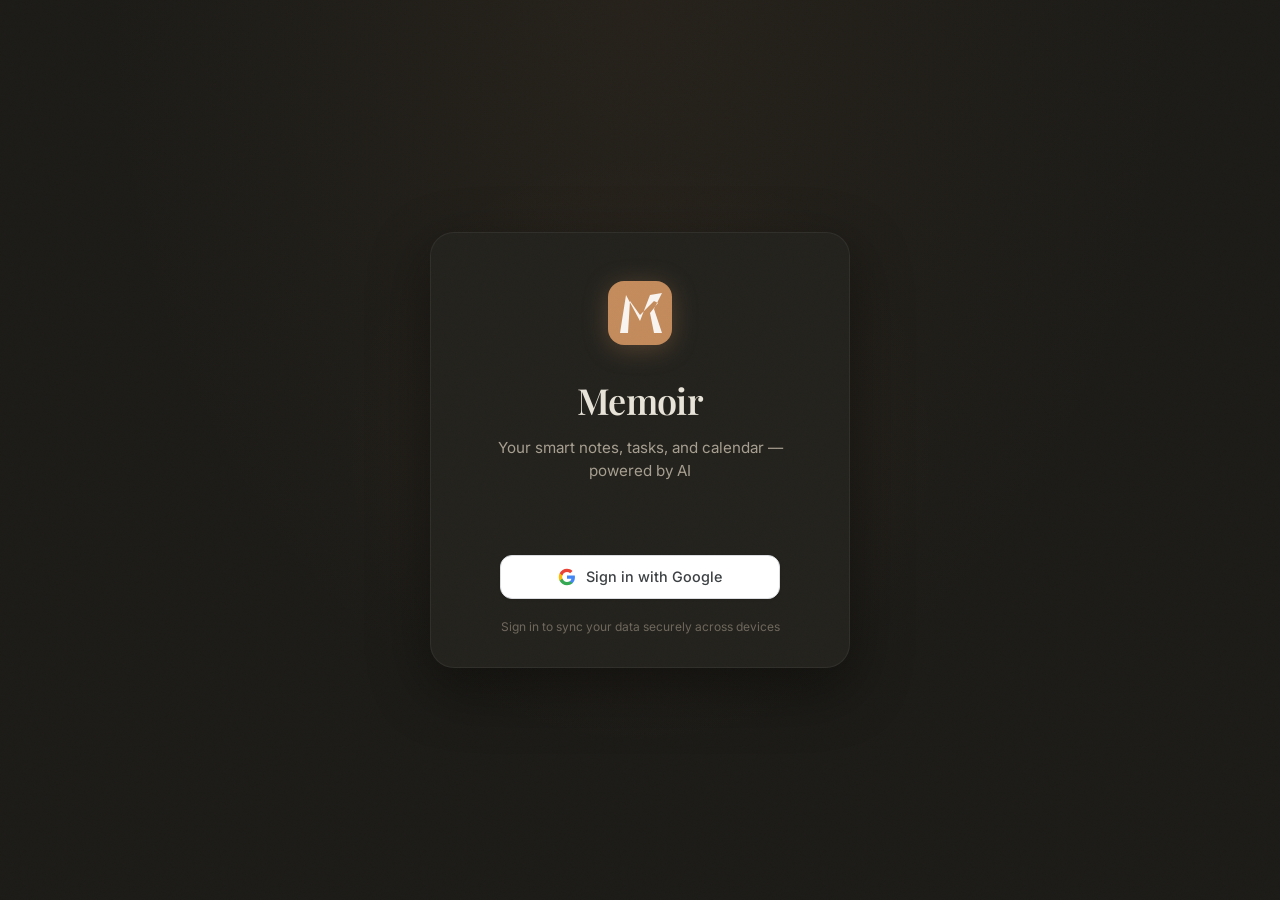
==== static/index.html @ 9ffbf8ca "Initial commit: Memoir — AI-powered productivity app Full-stack app with FastAPI backend, vanilla JS" ====
<!DOCTYPE html>
<html lang="en" data-theme="dark">
<head>
    <meta charset="UTF-8">
    <meta name="viewport" content="width=device-width, initial-scale=1.0">
    <title>Memoir — Your AI-powered second brain</title>
    <meta name="description" content="Memoir turns your thoughts into organized notes, tasks, and calendar events. Just type anything.">
    <meta property="og:title" content="Memoir">
    <meta property="og:description" content="Your AI-powered second brain. Notes, tasks, and calendar — all from a single chat.">
    <meta property="og:type" content="website">
    <link rel="icon" href="/static/favicon.svg" type="image/svg+xml">
    <link rel="stylesheet" href="/static/style.css?v=25">
    <link rel="preconnect" href="https://fonts.googleapis.com">
    <link rel="preconnect" href="https://fonts.gstatic.com" crossorigin>
    <link href="https://fonts.googleapis.com/css2?family=Playfair+Display:ital,wght@0,400;0,500;0,600;0,700;1,400&family=Inter:wght@300;400;500;600&display=swap" rel="stylesheet">
    <script src="https://cdn.jsdelivr.net/npm/marked/marked.min.js"></script>
    <script src="https://cdn.jsdelivr.net/npm/turndown/dist/turndown.js"></script>
    <script src="https://accounts.google.com/gsi/client" async defer></script>
</head>
<body>
    <!-- Login Screen -->
    <div class="login-screen" id="login-screen" style="display:none">
        <div class="login-bg-glow"></div>
        <div class="login-card">
            <div class="login-card-inner">
                <svg class="login-logo" width="64" height="64" viewBox="0 0 32 32" fill="none">
                    <rect width="32" height="32" rx="8" fill="url(#lg-login)"/>
                    <path d="M6 26 L9 7 L16 20 L21 7 L27 6 L23 14 L27 26 L23 26 L21 16 L25 11 L23 10 L16 17 L11 10 L10 26Z" fill="white" opacity="0.9"/>
                    <defs><linearGradient id="lg-login" x1="0" y1="0" x2="32" y2="32"><stop stop-color="#c48b5c"/><stop offset="1" stop-color="#8a5a32"/></linearGradient></defs>
                </svg>
                <h1 class="login-title">Memoir</h1>
                <p class="login-subtitle">Your smart notes, tasks, and calendar — powered by AI</p>
                <div id="google-signin-gsi" class="google-btn-gsi"></div>
                <button class="google-signin-custom" id="google-signin-btn" type="button">
                    <svg width="18" height="18" viewBox="0 0 24 24"><path d="M22.56 12.25c0-.78-.07-1.53-.2-2.25H12v4.26h5.92a5.06 5.06 0 0 1-2.2 3.32v2.77h3.57c2.08-1.92 3.28-4.74 3.28-8.1z" fill="#4285F4"/><path d="M12 23c2.97 0 5.46-.98 7.28-2.66l-3.57-2.77c-.98.66-2.23 1.06-3.71 1.06-2.86 0-5.29-1.93-6.16-4.53H2.18v2.84C3.99 20.53 7.7 23 12 23z" fill="#34A853"/><path d="M5.84 14.09c-.22-.66-.35-1.36-.35-2.09s.13-1.43.35-2.09V7.07H2.18C1.43 8.55 1 10.22 1 12s.43 3.45 1.18 4.93l2.85-2.22.81-.62z" fill="#FBBC05"/><path d="M12 5.38c1.62 0 3.06.56 4.21 1.64l3.15-3.15C17.45 2.09 14.97 1 12 1 7.7 1 3.99 3.47 2.18 7.07l3.66 2.84c.87-2.6 3.3-4.53 6.16-4.53z" fill="#EA4335"/></svg>
                    <span>Sign in with Google</span>
                </button>
                <p class="login-footer">Sign in to sync your data securely across devices</p>
            </div>
        </div>
    </div>

    <div class="app" id="app-container" style="display:none">
        <!-- Sidebar -->
        <aside class="sidebar" id="sidebar">
            <div class="sidebar-header">
                <div class="logo">
                    <svg class="logo-svg" width="28" height="28" viewBox="0 0 32 32" fill="none">
                        <rect width="32" height="32" rx="8" fill="url(#lg)"/>
                        <path d="M6 26 L9 7 L16 20 L21 7 L27 6 L23 14 L27 26 L23 26 L21 16 L25 11 L23 10 L16 17 L11 10 L10 26Z" fill="white" opacity="0.9"/>
                        <defs><linearGradient id="lg" x1="0" y1="0" x2="32" y2="32"><stop stop-color="#c48b5c"/><stop offset="1" stop-color="#8a5a32"/></linearGradient></defs>
                    </svg>
                    <span class="logo-text">Memoir</span>
                </div>
                <button class="icon-btn sm" id="sidebar-close"><svg width="18" height="18" viewBox="0 0 24 24" fill="none" stroke="currentColor" stroke-width="2"><line x1="18" y1="6" x2="6" y2="18"/><line x1="6" y1="6" x2="18" y2="18"/></svg></button>
            </div>
            <div class="sidebar-tabs">
                <button class="sidebar-tab active" data-app="notes" title="Notes">
                    <svg width="18" height="18" viewBox="0 0 24 24" fill="none" stroke="currentColor" stroke-width="2"><path d="M11 4H4a2 2 0 0 0-2 2v14a2 2 0 0 0 2 2h14a2 2 0 0 0 2-2v-7"/><path d="M18.5 2.5a2.121 2.121 0 0 1 3 3L12 15l-4 1 1-4 9.5-9.5z"/></svg>
                    <span>Notes</span>
                </button>
                <button class="sidebar-tab" data-app="tasks" title="Tasks">
                    <svg width="18" height="18" viewBox="0 0 24 24" fill="none" stroke="currentColor" stroke-width="2"><path d="M22 11.08V12a10 10 0 1 1-5.93-9.14"/><polyline points="22 4 12 14.01 9 11.01"/></svg>
                    <span>Tasks</span>
                </button>
                <button class="sidebar-tab" data-app="calendar" title="Calendar">
                    <svg width="18" height="18" viewBox="0 0 24 24" fill="none" stroke="currentColor" stroke-width="2"><rect x="3" y="4" width="18" height="18" rx="2" ry="2"/><line x1="16" y1="2" x2="16" y2="6"/><line x1="8" y1="2" x2="8" y2="6"/><line x1="3" y1="10" x2="21" y2="10"/></svg>
                    <span>Calendar</span>
                </button>
            </div>
            <nav class="sidebar-nav" id="sidebar-nav-notes">
                <div class="sidebar-label">Recent</div>
                <div id="recent-list" class="recent-list"><div class="sidebar-empty">No activity yet</div></div>
                <div class="sidebar-divider"></div>
                <div class="sidebar-label">Notebooks</div>
                <div id="category-list" class="category-list"><div class="sidebar-empty">No notebooks yet</div></div>
            </nav>
            <nav class="sidebar-nav hidden" id="sidebar-nav-tasks">
                <div class="sidebar-label">Views</div>
                <div class="task-nav-list">
                    <button class="task-nav-item active" data-view="inbox">
                        <svg width="16" height="16" viewBox="0 0 24 24" fill="none" stroke="currentColor" stroke-width="2"><polyline points="22 12 16 12 14 15 10 15 8 12 2 12"/><path d="M5.45 5.11L2 12v6a2 2 0 0 0 2 2h16a2 2 0 0 0 2-2v-6l-3.45-6.89A2 2 0 0 0 16.76 4H7.24a2 2 0 0 0-1.79 1.11z"/></svg>
                        <span>Inbox</span>
                        <span class="task-nav-count" id="inbox-count"></span>
                    </button>
                    <button class="task-nav-item" data-view="today">
                        <svg width="16" height="16" viewBox="0 0 24 24" fill="none" stroke="currentColor" stroke-width="2"><circle cx="12" cy="12" r="10"/><polyline points="12 6 12 12 16 14"/></svg>
                        <span>Today</span>
                        <span class="task-nav-count" id="today-count"></span>
                    </button>
                    <button class="task-nav-item" data-view="upcoming">
                        <svg width="16" height="16" viewBox="0 0 24 24" fill="none" stroke="currentColor" stroke-width="2"><rect x="3" y="4" width="18" height="18" rx="2" ry="2"/><line x1="16" y1="2" x2="16" y2="6"/><line x1="8" y1="2" x2="8" y2="6"/><line x1="3" y1="10" x2="21" y2="10"/></svg>
                        <span>Upcoming</span>
                        <span class="task-nav-count" id="upcoming-count"></span>
                    </button>
                </div>
                <div class="sidebar-divider"></div>
                <div class="sidebar-label">Projects</div>
                <div id="task-projects-list" class="category-list"><div class="sidebar-empty">No projects yet</div></div>
            </nav>
            <nav class="sidebar-nav hidden" id="sidebar-nav-calendar">
                <div class="mini-calendar" id="mini-calendar"></div>
            </nav>
            <div class="sidebar-footer">
                <button class="theme-btn" id="theme-toggle">
                    <svg class="t-sun" width="16" height="16" viewBox="0 0 24 24" fill="none" stroke="currentColor" stroke-width="2"><circle cx="12" cy="12" r="5"/><line x1="12" y1="1" x2="12" y2="3"/><line x1="12" y1="21" x2="12" y2="23"/><line x1="4.22" y1="4.22" x2="5.64" y2="5.64"/><line x1="18.36" y1="18.36" x2="19.78" y2="19.78"/><line x1="1" y1="12" x2="3" y2="12"/><line x1="21" y1="12" x2="23" y2="12"/><line x1="4.22" y1="19.78" x2="5.64" y2="18.36"/><line x1="18.36" y1="5.64" x2="19.78" y2="4.22"/></svg>
                    <svg class="t-moon" width="16" height="16" viewBox="0 0 24 24" fill="none" stroke="currentColor" stroke-width="2"><path d="M21 12.79A9 9 0 1 1 11.21 3 7 7 0 0 0 21 12.79z"/></svg>
                    <span>Theme</span>
                </button>
            </div>
        </aside>

        <!-- Main -->
        <main class="main">
            <header class="topbar">
                <button class="icon-btn" id="menu-btn"><svg width="20" height="20" viewBox="0 0 24 24" fill="none" stroke="currentColor" stroke-width="2" stroke-linecap="round"><line x1="3" y1="6" x2="21" y2="6"/><line x1="3" y1="12" x2="21" y2="12"/><line x1="3" y1="18" x2="21" y2="18"/></svg></button>
                <div class="topbar-title">
                    <svg width="20" height="20" viewBox="0 0 32 32" fill="none"><rect width="32" height="32" rx="8" fill="url(#lg2)"/><path d="M6 26 L9 7 L16 20 L21 7 L27 6 L23 14 L27 26 L23 26 L21 16 L25 11 L23 10 L16 17 L11 10 L10 26Z" fill="white" opacity="0.9"/><defs><linearGradient id="lg2" x1="0" y1="0" x2="32" y2="32"><stop stop-color="#c48b5c"/><stop offset="1" stop-color="#8a5a32"/></linearGradient></defs></svg>
                    Memoir
                </div>
                <div class="topbar-actions">
                    <button class="icon-btn" id="clear-chat-btn" title="Clear chat" style="display:none">
                        <svg width="18" height="18" viewBox="0 0 24 24" fill="none" stroke="currentColor" stroke-width="2"><polyline points="3 6 5 6 21 6"/><path d="M19 6v14a2 2 0 0 1-2 2H7a2 2 0 0 1-2-2V6m3 0V4a2 2 0 0 1 2-2h4a2 2 0 0 1 2 2v2"/><line x1="10" y1="11" x2="10" y2="17"/><line x1="14" y1="11" x2="14" y2="17"/></svg>
                    </button>
                    <button class="icon-btn undo-btn" id="undo-btn" title="Undo (Ctrl+Z)" style="display:none">
                        <svg width="18" height="18" viewBox="0 0 24 24" fill="none" stroke="currentColor" stroke-width="2"><polyline points="1 4 1 10 7 10"/><path d="M3.51 15a9 9 0 1 0 2.13-9.36L1 10"/></svg>
                    </button>
                    <button class="icon-btn redo-btn" id="redo-btn" title="Redo (Ctrl+Shift+Z)" style="display:none">
                        <svg width="18" height="18" viewBox="0 0 24 24" fill="none" stroke="currentColor" stroke-width="2"><polyline points="23 4 23 10 17 10"/><path d="M20.49 15a9 9 0 1 1-2.13-9.36L23 10"/></svg>
                    </button>
                    <button class="icon-btn" id="theme-toggle-topbar"><svg class="t-sun" width="18" height="18" viewBox="0 0 24 24" fill="none" stroke="currentColor" stroke-width="2"><circle cx="12" cy="12" r="5"/><line x1="12" y1="1" x2="12" y2="3"/><line x1="12" y1="21" x2="12" y2="23"/><line x1="4.22" y1="4.22" x2="5.64" y2="5.64"/><line x1="18.36" y1="18.36" x2="19.78" y2="19.78"/><line x1="1" y1="12" x2="3" y2="12"/><line x1="21" y1="12" x2="23" y2="12"/><line x1="4.22" y1="19.78" x2="5.64" y2="18.36"/><line x1="18.36" y1="5.64" x2="19.78" y2="4.22"/></svg><svg class="t-moon" width="18" height="18" viewBox="0 0 24 24" fill="none" stroke="currentColor" stroke-width="2"><path d="M21 12.79A9 9 0 1 1 11.21 3 7 7 0 0 0 21 12.79z"/></svg></button>
                    <div class="profile-wrapper" id="profile-wrapper">
                        <button class="icon-btn user-btn" id="profile-btn" title="Profile"><img class="user-avatar" id="user-avatar" src="" alt=""><svg class="user-fallback" width="18" height="18" viewBox="0 0 24 24" fill="none" stroke="currentColor" stroke-width="2"><path d="M20 21v-2a4 4 0 0 0-4-4H8a4 4 0 0 0-4 4v2"/><circle cx="12" cy="7" r="4"/></svg></button>
                        <div class="profile-dropdown" id="profile-dropdown">
                            <div class="profile-header">
                                <img class="profile-pic" id="profile-pic" src="" alt="">
                                <div class="profile-info">
                                    <div class="profile-name" id="profile-name"></div>
                                    <div class="profile-email" id="profile-email"></div>
                                </div>
                            </div>
                            <div class="profile-divider"></div>
                            <button class="profile-menu-item" id="export-btn">
                                <svg width="16" height="16" viewBox="0 0 24 24" fill="none" stroke="currentColor" stroke-width="2"><path d="M21 15v4a2 2 0 0 1-2 2H5a2 2 0 0 1-2-2v-4"/><polyline points="7 10 12 15 17 10"/><line x1="12" y1="15" x2="12" y2="3"/></svg>
                                <span>Export Data</span>
                            </button>
                            <button class="profile-menu-item" id="feedback-btn">
                                <svg width="16" height="16" viewBox="0 0 24 24" fill="none" stroke="currentColor" stroke-width="2"><path d="M21 15a2 2 0 0 1-2 2H7l-4 4V5a2 2 0 0 1 2-2h14a2 2 0 0 1 2 2z"/></svg>
                                <span>Send Feedback</span>
                            </button>
                            <button class="profile-menu-item" id="logout-btn">
                                <svg width="16" height="16" viewBox="0 0 24 24" fill="none" stroke="currentColor" stroke-width="2"><path d="M9 21H5a2 2 0 0 1-2-2V5a2 2 0 0 1 2-2h4"/><polyline points="16 17 21 12 16 7"/><line x1="21" y1="12" x2="9" y2="12"/></svg>
                                <span>Sign out</span>
                            </button>
                            <div class="profile-divider"></div>
                            <div class="profile-delete-link" id="delete-account-btn">Delete account</div>
                        </div>
                    </div>
                </div>
            </header>
            <!-- Notes View (default) -->
            <div class="app-view active" id="view-notes">
                <div class="messages" id="messages"></div>
            </div>

            <!-- Tasks View -->
            <div class="app-view" id="view-tasks">
                <div class="tasks-header">
                    <h2 class="tasks-view-title" id="tasks-view-title">Inbox</h2>
                    <div class="tasks-header-actions">
                        <button class="icon-btn" id="show-completed-btn" title="Show completed">
                            <svg width="18" height="18" viewBox="0 0 24 24" fill="none" stroke="currentColor" stroke-width="2"><path d="M22 11.08V12a10 10 0 1 1-5.93-9.14"/><polyline points="22 4 12 14.01 9 11.01"/></svg>
                        </button>
                    </div>
                </div>
                <div class="tasks-list" id="tasks-list"></div>
            </div>

            <!-- Calendar View -->
            <div class="app-view" id="view-calendar">
                <div class="cal-toolbar">
                    <button class="btn ghost btn-sm" id="cal-today-btn">Today</button>
                    <button class="icon-btn" id="cal-prev"><svg width="18" height="18" viewBox="0 0 24 24" fill="none" stroke="currentColor" stroke-width="2"><polyline points="15 18 9 12 15 6"/></svg></button>
                    <button class="icon-btn" id="cal-next"><svg width="18" height="18" viewBox="0 0 24 24" fill="none" stroke="currentColor" stroke-width="2"><polyline points="9 18 15 12 9 6"/></svg></button>
                    <h2 class="cal-title" id="cal-title"></h2>
                    <div class="cal-view-switch">
                        <button class="cal-view-btn active" data-view="month">Month</button>
                        <button class="cal-view-btn" data-view="week">Week</button>
                        <button class="cal-view-btn" data-view="day">Day</button>
                    </div>
                </div>
                <div class="cal-grid-wrapper" id="cal-grid-wrapper"></div>
            </div>

            <!-- Universal input — shared across all views -->
            <div class="input-wrapper" id="universal-input">
                <form class="input-area" id="form">
                    <textarea id="input" placeholder="Type anything — notes, tasks, events, or questions..." rows="1" autocomplete="off" autofocus></textarea>
                    <button type="button" id="mic-btn" class="mic-btn" aria-label="Voice input">
                        <svg class="mic-icon" width="18" height="18" viewBox="0 0 24 24" fill="none" stroke="currentColor" stroke-width="2" stroke-linecap="round" stroke-linejoin="round"><path d="M12 1a3 3 0 0 0-3 3v8a3 3 0 0 0 6 0V4a3 3 0 0 0-3-3z"/><path d="M19 10v2a7 7 0 0 1-14 0v-2"/><line x1="12" y1="19" x2="12" y2="23"/><line x1="8" y1="23" x2="16" y2="23"/></svg>
                        <span class="mic-recording-dot"></span>
                    </button>
                    <button type="submit" id="send-btn" aria-label="Send">
                        <svg width="18" height="18" viewBox="0 0 24 24" fill="none" stroke="currentColor" stroke-width="2.5" stroke-linecap="round"><line x1="5" y1="12" x2="19" y2="12"/><polyline points="12 5 19 12 12 19"/></svg>
                    </button>
                </form>
                <div class="input-hint"><kbd>Enter</kbd> send · <kbd>Shift+Enter</kbd> new line</div>
            </div>
        </main>
    </div>

    <!-- Note modal -->
    <div class="overlay" id="modal-overlay">
        <div class="modal note-modal" id="modal">
            <div class="modal-topbar">
                <div class="modal-meta"><span class="pill" id="modal-badge"></span><span class="meta-date" id="modal-date"></span></div>
                <div class="modal-btns">
                    <button class="icon-btn sm" id="modal-ai" title="AI assist"><svg width="15" height="15" viewBox="0 0 24 24" fill="none" stroke="currentColor" stroke-width="2"><path d="M12 2L9.5 8.5 2 12l7.5 3.5L12 22l2.5-6.5L22 12l-7.5-3.5z"/></svg></button>
                    <button class="icon-btn sm" id="modal-fullscreen" title="Full screen"><svg class="fs-expand" width="15" height="15" viewBox="0 0 24 24" fill="none" stroke="currentColor" stroke-width="2"><polyline points="15 3 21 3 21 9"/><polyline points="9 21 3 21 3 15"/><line x1="21" y1="3" x2="14" y2="10"/><line x1="3" y1="21" x2="10" y2="14"/></svg><svg class="fs-collapse" width="15" height="15" viewBox="0 0 24 24" fill="none" stroke="currentColor" stroke-width="2" style="display:none"><polyline points="4 14 10 14 10 20"/><polyline points="20 10 14 10 14 4"/><line x1="14" y1="10" x2="21" y2="3"/><line x1="3" y1="21" x2="10" y2="14"/></svg></button>
                    <button class="icon-btn sm" id="modal-edit" title="Edit"><svg width="15" height="15" viewBox="0 0 24 24" fill="none" stroke="currentColor" stroke-width="2"><path d="M11 4H4a2 2 0 0 0-2 2v14a2 2 0 0 0 2 2h14a2 2 0 0 0 2-2v-7"/><path d="M18.5 2.5a2.121 2.121 0 0 1 3 3L12 15l-4 1 1-4 9.5-9.5z"/></svg></button>
                    <button class="icon-btn sm" id="modal-move" title="Move"><svg width="15" height="15" viewBox="0 0 24 24" fill="none" stroke="currentColor" stroke-width="2"><path d="M5 12h14M12 5l7 7-7 7"/></svg></button>
                    <button class="icon-btn sm danger" id="modal-delete" title="Delete"><svg width="15" height="15" viewBox="0 0 24 24" fill="none" stroke="currentColor" stroke-width="2"><polyline points="3 6 5 6 21 6"/><path d="M19 6v14a2 2 0 0 1-2 2H7a2 2 0 0 1-2-2V6m3 0V4a2 2 0 0 1 2-2h4a2 2 0 0 1 2 2v2"/></svg></button>
                    <button class="icon-btn sm" id="modal-close" title="Close"><svg width="18" height="18" viewBox="0 0 24 24" fill="none" stroke="currentColor" stroke-width="2"><line x1="18" y1="6" x2="6" y2="18"/><line x1="6" y1="6" x2="18" y2="18"/></svg></button>
                </div>
            </div>
            <div id="modal-view">
                <h1 class="modal-title" id="modal-title"></h1>
                <article class="prose" id="modal-body"></article>
                <div class="ai-prompt-bar hidden" id="ai-prompt-bar">
                    <div class="ai-prompt-inner">
                        <svg class="ai-prompt-icon" width="14" height="14" viewBox="0 0 24 24" fill="none" stroke="currentColor" stroke-width="2"><path d="M12 2L9.5 8.5 2 12l7.5 3.5L12 22l2.5-6.5L22 12l-7.5-3.5z"/></svg>
                        <input type="text" class="ai-prompt-input" id="ai-prompt-input" placeholder="e.g. organize this list, add authors, sort alphabetically..." autocomplete="off">
                        <button class="btn primary btn-sm" id="ai-prompt-send">Apply</button>
                        <button class="icon-btn sm" id="ai-prompt-close"><svg width="14" height="14" viewBox="0 0 24 24" fill="none" stroke="currentColor" stroke-width="2"><line x1="18" y1="6" x2="6" y2="18"/><line x1="6" y1="6" x2="18" y2="18"/></svg></button>
                    </div>
                </div>
                <div class="modal-original hidden" id="modal-original">
                    <button class="confirm-original-toggle" id="modal-original-toggle">
                        <svg class="confirm-original-chevron" width="12" height="12" viewBox="0 0 24 24" fill="none" stroke="currentColor" stroke-width="2.5"><polyline points="9 18 15 12 9 6"/></svg>
                        <span>Show original</span>
                    </button>
                    <div class="confirm-original-text" id="modal-original-text"></div>
                </div>
            </div>
            <div id="modal-edit-view" class="hidden">
                <input type="text" class="edit-title" id="edit-title" placeholder="Title">
                <div class="edit-toolbar" id="edit-toolbar">
                    <button class="toolbar-btn" data-cmd="bold" title="Bold"><strong>B</strong></button>
                    <button class="toolbar-btn" data-cmd="italic" title="Italic"><em>I</em></button>
                    <button class="toolbar-btn" data-cmd="strikeThrough" title="Strikethrough"><s>S</s></button>
                    <span class="toolbar-sep"></span>
                    <button class="toolbar-btn" data-cmd="heading" data-val="H1" title="Heading 1">H1</button>
                    <button class="toolbar-btn" data-cmd="heading" data-val="H2" title="Heading 2">H2</button>
                    <button class="toolbar-btn" data-cmd="heading" data-val="H3" title="Heading 3">H3</button>
                    <span class="toolbar-sep"></span>
                    <button class="toolbar-btn" data-cmd="insertUnorderedList" title="Bullet list"><svg width="15" height="15" viewBox="0 0 24 24" fill="none" stroke="currentColor" stroke-width="2"><line x1="9" y1="6" x2="21" y2="6"/><line x1="9" y1="12" x2="21" y2="12"/><line x1="9" y1="18" x2="21" y2="18"/><circle cx="4" cy="6" r="1.5" fill="currentColor"/><circle cx="4" cy="12" r="1.5" fill="currentColor"/><circle cx="4" cy="18" r="1.5" fill="currentColor"/></svg></button>
                    <button class="toolbar-btn" data-cmd="insertOrderedList" title="Numbered list"><svg width="15" height="15" viewBox="0 0 24 24" fill="none" stroke="currentColor" stroke-width="2"><line x1="10" y1="6" x2="21" y2="6"/><line x1="10" y1="12" x2="21" y2="12"/><line x1="10" y1="18" x2="21" y2="18"/><text x="2" y="9" font-size="9" fill="currentColor" stroke="none" font-family="inherit">1</text><text x="2" y="15" font-size="9" fill="currentColor" stroke="none" font-family="inherit">2</text><text x="2" y="21" font-size="9" fill="currentColor" stroke="none" font-family="inherit">3</text></svg></button>
                    <button class="toolbar-btn" data-cmd="formatBlock" data-val="BLOCKQUOTE" title="Blockquote"><svg width="15" height="15" viewBox="0 0 24 24" fill="none" stroke="currentColor" stroke-width="2"><line x1="3" y1="6" x2="3" y2="18" stroke-width="3" stroke-linecap="round"/><line x1="8" y1="8" x2="20" y2="8"/><line x1="8" y1="12" x2="18" y2="12"/><line x1="8" y1="16" x2="16" y2="16"/></svg></button>
                    <button class="toolbar-btn" data-cmd="code" title="Inline code"><svg width="15" height="15" viewBox="0 0 24 24" fill="none" stroke="currentColor" stroke-width="2"><polyline points="16 18 22 12 16 6"/><polyline points="8 6 2 12 8 18"/></svg></button>
                    <button class="toolbar-btn" data-cmd="createLink" title="Insert link"><svg width="15" height="15" viewBox="0 0 24 24" fill="none" stroke="currentColor" stroke-width="2"><path d="M10 13a5 5 0 0 0 7.54.54l3-3a5 5 0 0 0-7.07-7.07l-1.72 1.71"/><path d="M14 11a5 5 0 0 0-7.54-.54l-3 3a5 5 0 0 0 7.07 7.07l1.71-1.71"/></svg></button>
                </div>
                <div class="edit-content prose" id="edit-content" contenteditable="true"></div>
                <div class="edit-bar">
                    <button class="btn ghost" id="edit-cancel">Cancel</button>
                    <button class="btn primary" id="edit-save">Save</button>
                </div>
            </div>
        </div>
    </div>

    <!-- Move modal -->
    <div class="overlay" id="move-overlay">
        <div class="modal modal-sm">
            <div class="modal-topbar"><h3 class="modal-sm-title">Move to notebook</h3><button class="icon-btn sm" id="move-close"><svg width="18" height="18" viewBox="0 0 24 24" fill="none" stroke="currentColor" stroke-width="2"><line x1="18" y1="6" x2="6" y2="18"/><line x1="6" y1="6" x2="18" y2="18"/></svg></button></div>
            <div id="move-list" class="move-list"></div>
        </div>
    </div>

    <!-- Category panel -->
    <div class="overlay" id="cat-overlay">
        <div class="modal note-modal">
            <div class="modal-topbar">
                <h2 class="modal-sm-title" id="cat-title"></h2>
                <div class="modal-btns">
                    <button class="icon-btn sm danger" id="cat-delete" title="Delete notebook"><svg width="15" height="15" viewBox="0 0 24 24" fill="none" stroke="currentColor" stroke-width="2"><polyline points="3 6 5 6 21 6"/><path d="M19 6v14a2 2 0 0 1-2 2H7a2 2 0 0 1-2-2V6m3 0V4a2 2 0 0 1 2-2h4a2 2 0 0 1 2 2v2"/></svg></button>
                    <button class="icon-btn sm" id="cat-close"><svg width="18" height="18" viewBox="0 0 24 24" fill="none" stroke="currentColor" stroke-width="2"><line x1="18" y1="6" x2="6" y2="18"/><line x1="6" y1="6" x2="18" y2="18"/></svg></button>
                </div>
            </div>
            <div id="cat-notes-list" class="cat-list"></div>
        </div>
    </div>

    <!-- Task detail modal -->
    <div class="overlay" id="task-overlay">
        <div class="modal modal-sm task-detail-modal">
            <div class="modal-topbar">
                <h3 class="modal-sm-title">Task</h3>
                <div class="modal-btns">
                    <button class="icon-btn sm danger" id="task-modal-delete" title="Delete"><svg width="15" height="15" viewBox="0 0 24 24" fill="none" stroke="currentColor" stroke-width="2"><polyline points="3 6 5 6 21 6"/><path d="M19 6v14a2 2 0 0 1-2 2H7a2 2 0 0 1-2-2V6m3 0V4a2 2 0 0 1 2-2h4a2 2 0 0 1 2 2v2"/></svg></button>
                    <button class="icon-btn sm" id="task-modal-close"><svg width="18" height="18" viewBox="0 0 24 24" fill="none" stroke="currentColor" stroke-width="2"><line x1="18" y1="6" x2="6" y2="18"/><line x1="6" y1="6" x2="18" y2="18"/></svg></button>
                </div>
            </div>
            <div class="task-detail-body">
                <input type="text" class="task-detail-title" id="task-detail-title" placeholder="Task title">
                <textarea class="task-detail-desc" id="task-detail-desc" placeholder="Description..." rows="3"></textarea>
                <div class="task-detail-fields">
                    <div class="task-detail-field">
                        <label>Due date</label>
                        <input type="date" id="task-detail-date">
                    </div>
                    <div class="task-detail-field">
                        <label>Time</label>
                        <input type="time" id="task-detail-time">
                    </div>
                    <div class="task-detail-field">
                        <label>Priority</label>
                        <select id="task-detail-priority">
                            <option value="4">P4 — Normal</option>
                            <option value="3">P3 — Medium</option>
                            <option value="2">P2 — High</option>
                            <option value="1">P1 — Urgent</option>
                        </select>
                    </div>
                    <div class="task-detail-field">
                        <label>Project</label>
                        <input type="text" id="task-detail-project" placeholder="inbox">
                    </div>
                </div>
                <div class="task-detail-actions">
                    <button class="btn ghost" id="task-detail-cancel">Cancel</button>
                    <button class="btn primary" id="task-detail-save">Save</button>
                </div>
            </div>
        </div>
    </div>

    <!-- Event modal -->
    <div class="overlay" id="event-overlay">
        <div class="modal modal-sm event-detail-modal">
            <div class="modal-topbar">
                <h3 class="modal-sm-title" id="event-modal-title">New Event</h3>
                <div class="modal-btns">
                    <button class="icon-btn sm danger" id="event-modal-delete" title="Delete" style="display:none"><svg width="15" height="15" viewBox="0 0 24 24" fill="none" stroke="currentColor" stroke-width="2"><polyline points="3 6 5 6 21 6"/><path d="M19 6v14a2 2 0 0 1-2 2H7a2 2 0 0 1-2-2V6m3 0V4a2 2 0 0 1 2-2h4a2 2 0 0 1 2 2v2"/></svg></button>
                    <button class="icon-btn sm" id="event-modal-close"><svg width="18" height="18" viewBox="0 0 24 24" fill="none" stroke="currentColor" stroke-width="2"><line x1="18" y1="6" x2="6" y2="18"/><line x1="6" y1="6" x2="18" y2="18"/></svg></button>
                </div>
            </div>
            <div class="event-detail-body">
                <input type="text" class="event-detail-title" id="event-detail-title" placeholder="Event title">
                <div class="task-detail-fields">
                    <div class="task-detail-field">
                        <label>Date</label>
                        <input type="date" id="event-detail-date">
                    </div>
                    <div class="task-detail-field">
                        <label>Start</label>
                        <input type="time" id="event-detail-start">
                    </div>
                    <div class="task-detail-field">
                        <label>End</label>
                        <input type="time" id="event-detail-end">
                    </div>
                    <div class="task-detail-field">
                        <label>All day</label>
                        <input type="checkbox" id="event-detail-allday">
                    </div>
                    <div class="task-detail-field">
                        <label>Location</label>
                        <input type="text" id="event-detail-location" placeholder="Add location">
                    </div>
                    <div class="task-detail-field">
                        <label>Color</label>
                        <select id="event-detail-color">
                            <option value="blue">Blue</option>
                            <option value="red">Red</option>
                            <option value="green">Green</option>
                            <option value="orange">Orange</option>
                            <option value="purple">Purple</option>
                            <option value="teal">Teal</option>
                        </select>
                    </div>
                </div>
                <textarea class="task-detail-desc" id="event-detail-desc" placeholder="Description..." rows="2"></textarea>
                <div class="task-detail-actions">
                    <button class="btn ghost" id="event-detail-cancel">Cancel</button>
                    <button class="btn primary" id="event-detail-save">Save</button>
                </div>
            </div>
        </div>
    </div>

    <!-- Confirm -->
    <div class="overlay" id="confirm-overlay">
        <div class="modal modal-sm confirm-box">
            <p id="confirm-text"></p>
            <div class="confirm-bar"><button class="btn ghost" id="confirm-no">Cancel</button><button class="btn danger" id="confirm-yes">Delete</button></div>
        </div>
    </div>

    <!-- Feedback -->
    <div class="overlay" id="feedback-overlay">
        <div class="modal modal-sm">
            <div class="modal-topbar">
                <h3 class="modal-sm-title">Send Feedback</h3>
                <div class="modal-btns">
                    <button class="icon-btn sm" id="feedback-modal-close"><svg width="18" height="18" viewBox="0 0 24 24" fill="none" stroke="currentColor" stroke-width="2"><line x1="18" y1="6" x2="6" y2="18"/><line x1="6" y1="6" x2="18" y2="18"/></svg></button>
                </div>
            </div>
            <div style="padding:0 16px;">
                <p style="color:var(--text-secondary);font-size:0.85rem;margin:0 0 12px;">Help us improve Memoir. Bug reports, feature requests, or general thoughts — all welcome.</p>
                <textarea id="feedback-message" rows="5" placeholder="What's on your mind?" style="width:100%;resize:vertical;background:var(--bg-secondary);color:var(--text-primary);border:1px solid var(--border);border-radius:8px;padding:10px;font-family:inherit;font-size:0.9rem;box-sizing:border-box;"></textarea>
            </div>
            <div style="display:flex;gap:8px;justify-content:flex-end;padding:12px 16px;">
                <button class="btn ghost" id="feedback-cancel">Cancel</button>
                <button class="btn primary" id="feedback-send">Send Feedback</button>
            </div>
        </div>
    </div>

    <!-- Delete Account Confirmation -->
    <div class="overlay" id="delete-account-overlay">
        <div class="modal modal-sm">
            <div class="modal-topbar">
                <h3 class="modal-sm-title">Delete Account</h3>
                <div class="modal-btns">
                    <button class="icon-btn sm" id="delete-modal-close"><svg width="18" height="18" viewBox="0 0 24 24" fill="none" stroke="currentColor" stroke-width="2"><line x1="18" y1="6" x2="6" y2="18"/><line x1="6" y1="6" x2="18" y2="18"/></svg></button>
                </div>
            </div>
            <div style="padding:0 16px;">
                <p style="color:var(--danger);font-size:0.9rem;font-weight:600;margin:0 0 8px;">This action is permanent and cannot be undone.</p>
                <p style="color:var(--text-secondary);font-size:0.85rem;margin:0 0 16px;">All your notes, tasks, events, and account data will be permanently deleted.</p>
                <p style="color:var(--text-secondary);font-size:0.85rem;margin:0 0 8px;">Type <strong style="color:var(--text);">delete my account</strong> to confirm:</p>
                <input type="text" id="delete-confirm-input" placeholder="delete my account" autocomplete="off" style="width:100%;background:var(--bg-elevated);color:var(--text);border:1px solid var(--border);border-radius:8px;padding:10px;font-family:inherit;font-size:0.9rem;box-sizing:border-box;">
            </div>
            <div style="display:flex;gap:8px;justify-content:flex-end;padding:12px 16px;">
                <button class="btn ghost" id="delete-cancel">Cancel</button>
                <button class="btn danger-btn" id="delete-confirm" disabled>Delete Account</button>
            </div>
        </div>
    </div>

    <div class="sidebar-backdrop" id="sidebar-backdrop"></div>

    <!-- Onboarding overlay (shown once on first login) -->
    <div class="overlay" id="onboarding-overlay">
        <div class="modal modal-sm onboarding-modal">
            <div style="text-align:center;padding:8px 0 16px;">
                <svg width="48" height="48" viewBox="0 0 32 32" fill="none" style="margin-bottom:12px;">
                    <rect width="32" height="32" rx="8" fill="url(#lg-ob)"/>
                    <path d="M6 26 L9 7 L16 20 L21 7 L27 6 L23 14 L27 26 L23 26 L21 16 L25 11 L23 10 L16 17 L11 10 L10 26Z" fill="white" opacity="0.9"/>
                    <defs><linearGradient id="lg-ob" x1="0" y1="0" x2="32" y2="32"><stop stop-color="#c48b5c"/><stop offset="1" stop-color="#8a5a32"/></linearGradient></defs>
                </svg>
                <h2 style="font-family:'Playfair Display',serif;font-size:1.5rem;margin:0 0 6px;">Welcome to Memoir</h2>
                <p style="color:var(--text-secondary);font-size:0.9rem;margin:0 0 20px;">Your AI-powered second brain. Just type anything.</p>
            </div>
            <div class="onboarding-tips">
                <div class="onboarding-tip">
                    <span class="onboarding-tip-icon">📝</span>
                    <div><strong>Save notes</strong><br><span style="color:var(--text-secondary);font-size:0.82rem;">"Note: started learning guitar"</span></div>
                </div>
                <div class="onboarding-tip">
                    <span class="onboarding-tip-icon">✅</span>
                    <div><strong>Create tasks</strong><br><span style="color:var(--text-secondary);font-size:0.82rem;">"Remind me to call mom tomorrow at 3pm"</span></div>
                </div>
                <div class="onboarding-tip">
                    <span class="onboarding-tip-icon">📅</span>
                    <div><strong>Add calendar events</strong><br><span style="color:var(--text-secondary);font-size:0.82rem;">"Meeting with Alex on Friday at 2pm"</span></div>
                </div>
                <div class="onboarding-tip">
                    <span class="onboarding-tip-icon">🔍</span>
                    <div><strong>Ask questions</strong><br><span style="color:var(--text-secondary);font-size:0.82rem;">"What did I note about guitar?" or "What's on my schedule?"</span></div>
                </div>
            </div>
            <div style="padding:16px 0 0;text-align:center;">
                <button class="btn primary" id="onboarding-done" style="min-width:140px;">Get started</button>
            </div>
        </div>
    </div>

    <!-- PostHog analytics (replace YOUR_POSTHOG_KEY with your project API key) -->
    <script>
        !function(t,e){var o,n,p,r;e.__SV||(window.posthog=e,e._i=[],e.init=function(i,s,a){function g(t,e){var o=e.split(".");2==o.length&&(t=t[o[0]],e=o[1]),t[e]=function(){t.push([e].concat(Array.prototype.slice.call(arguments,0)))}}(p=t.createElement("script")).type="text/javascript",p.crossOrigin="anonymous",p.async=!0,p.src=s.api_host.replace(".i.posthog.com","-assets.i.posthog.com")+"/static/array.js",(r=t.getElementsByTagName("script")[0]).parentNode.insertBefore(p,r);var u=e;for(void 0!==a?u=e[a]=[]:a="posthog",u.people=u.people||[],u.toString=function(t){var e="posthog";return"posthog"!==a&&(e+="."+a),t||(e+=" (stub)"),e},u.people.toString=function(){return u.toString(1)+".people (stub)"},o="init capture identify alias people.set people.set_once set_config register register_once unregister opt_out_capturing has_opted_out_capturing opt_in_capturing reset isFeatureEnabled onFeatureFlags getFeatureFlag getFeatureFlagPayload reloadFeatureFlags group updateEarlyAccessFeatureEnrollment getEarlyAccessFeatures on onSessionId getSurveys getActiveMatchingSurveys renderSurvey canRenderSurvey getNextSurveyStep".split(" "),n=0;n<o.length;n++)g(u,o[n]);e._i.push([i,s,a])},e.__SV=1)}(document,window.posthog||[]);
        // posthog.init('YOUR_POSTHOG_KEY',{api_host:'https://us.i.posthog.com', person_profiles: 'identified_only'})
    </script>

    <script src="/static/script.js?v=25"></script>
</body>
</html>
---- static/style.css ----
/* ================================================================
   Memoir — Warm premium journal aesthetic
   ================================================================ */

/* -- Dark theme (default) -- */
[data-theme="dark"] {
    --bg-base: #1c1b17;
    --bg-surface: #23221d;
    --bg-elevated: #2c2b25;
    --bg-hover: #36342d;
    --bg-input: #2c2b25;
    --bg-user: #b07345;
    --bg-assistant: #23221d;
    --bg-card: #2c2b25;
    --bg-card-hover: #36342d;
    --bg-modal: #23221d;
    --bg-sidebar: #1c1b17;
    --text: #e8e3d8;
    --text-secondary: #a69e90;
    --text-muted: #6e675c;
    --accent: #c48b5c;
    --accent-soft: rgba(196,139,92,0.12);
    --accent-glow: rgba(196,139,92,0.06);
    --copper: #b07642;
    --gold: #d4a76a;
    --border: rgba(255,255,255,0.06);
    --border-light: rgba(255,255,255,0.09);
    --success: #8aab7f;
    --danger: #c75050;
    --shadow-sm: 0 2px 8px rgba(0,0,0,0.25);
    --shadow: 0 8px 32px rgba(0,0,0,0.35);
    --shadow-lg: 0 20px 60px rgba(0,0,0,0.45);
    --grain-opacity: 0.03;
}

/* -- Light theme -- */
[data-theme="light"] {
    --bg-base: #f4efe4;
    --bg-surface: #faf7f0;
    --bg-elevated: #ede8dc;
    --bg-hover: #e5dfd2;
    --bg-input: #faf7f0;
    --bg-user: #b07345;
    --bg-assistant: #faf7f0;
    --bg-card: #faf7f0;
    --bg-card-hover: #f4efe4;
    --bg-modal: #faf7f0;
    --bg-sidebar: #ede8dc;
    --text: #2a2017;
    --text-secondary: #6b5e4e;
    --text-muted: #a09383;
    --accent: #b07345;
    --accent-soft: rgba(176,115,69,0.10);
    --accent-glow: rgba(176,115,69,0.05);
    --copper: #a06835;
    --gold: #c09050;
    --border: rgba(0,0,0,0.07);
    --border-light: rgba(0,0,0,0.10);
    --success: #5a8a4c;
    --danger: #c04040;
    --shadow-sm: 0 2px 8px rgba(0,0,0,0.06);
    --shadow: 0 8px 32px rgba(0,0,0,0.08);
    --shadow-lg: 0 20px 60px rgba(0,0,0,0.12);
    --grain-opacity: 0.025;
}

/* Theme toggle icons */
[data-theme="dark"] .t-sun  { display: inline; }
[data-theme="dark"] .t-moon { display: none; }
[data-theme="light"] .t-sun  { display: none; }
[data-theme="light"] .t-moon { display: inline; }

/* ================================================================
   Global scrollbar — matches warm theme
   ================================================================ */
* {
    scrollbar-width: thin;
    scrollbar-color: var(--border-light) transparent;
}
::-webkit-scrollbar { width: 6px; height: 6px; }
::-webkit-scrollbar-track { background: transparent; }
::-webkit-scrollbar-thumb { background: var(--border-light); border-radius: 3px; }
::-webkit-scrollbar-thumb:hover { background: var(--text-muted); }
::-webkit-scrollbar-corner { background: transparent; }

/* ================================================================
   Reset + base
   ================================================================ */
*, *::before, *::after { margin: 0; padding: 0; box-sizing: border-box; }

body {
    font-family: 'Inter', -apple-system, BlinkMacSystemFont, 'Segoe UI', sans-serif;
    background: var(--bg-base);
    background-image: radial-gradient(ellipse at 50% 0%, var(--accent-glow) 0%, transparent 60%);
    color: var(--text);
    height: 100dvh;
    overflow: hidden;
    -webkit-font-smoothing: antialiased;
    font-size: 15px;
    line-height: 1.6;
}

/* Subtle grain texture overlay */
body::after {
    content: '';
    position: fixed;
    inset: 0;
    pointer-events: none;
    z-index: 10000;
    mix-blend-mode: overlay;
    opacity: var(--grain-opacity);
    background: url("data:image/svg+xml,%3Csvg viewBox='0 0 256 256' xmlns='http://www.w3.org/2000/svg'%3E%3Cfilter id='n'%3E%3CfeTurbulence type='fractalNoise' baseFrequency='.65' numOctaves='3' stitchTiles='stitch'/%3E%3C/filter%3E%3Crect width='100%25' height='100%25' filter='url(%23n)'/%3E%3C/svg%3E");
    background-size: 200px 200px;
}

/* ================================================================
   Serif typography for headings
   ================================================================ */
.logo-text,
.empty-title,
.modal-title,
.confirm-card-title,
.topbar-title,
.modal-sm-title,
.prose h1, .prose h2, .prose h3, .prose h4 {
    font-family: 'Playfair Display', Georgia, 'Times New Roman', serif;
}

/* ================================================================
   Layout
   ================================================================ */
.app { display: flex; height: 100dvh; }
.main { flex: 1; display: flex; flex-direction: column; min-width: 0; }

/* ================================================================
   Sidebar
   ================================================================ */
.sidebar {
    width: 260px;
    background: var(--bg-sidebar);
    border-right: 1px solid var(--border);
    display: flex;
    flex-direction: column;
    flex-shrink: 0;
    position: fixed;
    top: 0; left: 0; bottom: 0;
    z-index: 200;
    transform: translateX(-100%);
    transition: transform 0.3s cubic-bezier(0.16, 1, 0.3, 1);
}
.sidebar.open { transform: translateX(0); }

/* Sidebar is always collapsible — toggled via menu button */

.sidebar-header { display: flex; align-items: center; justify-content: space-between; padding: 18px 16px 10px; }
.logo { display: flex; align-items: center; gap: 10px; }
.logo-text { font-weight: 600; font-size: 1.1rem; letter-spacing: -0.02em; }

.sidebar-nav { flex: 1; overflow-y: auto; padding: 4px 8px; }
.sidebar-label {
    font-size: 0.62rem; text-transform: uppercase; letter-spacing: 0.1em;
    color: var(--text-muted); padding: 14px 10px 6px; font-weight: 600;
    font-family: 'Inter', sans-serif;
}
.sidebar-empty { color: var(--text-muted); font-size: 0.84rem; padding: 10px 10px; font-style: italic; }

.sidebar-divider { height: 1px; background: var(--border); margin: 8px 10px; }

.category-list { display: flex; flex-direction: column; gap: 1px; }

.cat-item {
    display: flex; align-items: center; gap: 10px;
    padding: 8px 10px; border-radius: 8px; cursor: pointer;
    transition: all 0.2s; font-size: 0.88rem;
    color: var(--text-secondary); border: none; background: none;
    width: 100%; text-align: left; font-family: inherit;
}
.cat-item:hover { background: var(--bg-hover); color: var(--text); }

.cat-icon {
    width: 26px; height: 26px; border-radius: 6px;
    display: flex; align-items: center; justify-content: center;
    font-size: 0.72rem; font-weight: 600; flex-shrink: 0;
    transition: transform 0.2s;
}
.cat-item:hover .cat-icon { transform: scale(1.05); }

/* Warm category colors */
.cat-icon.work          { background: rgba(107,148,180,0.15); color: #6b94b4; }
.cat-icon.personal      { background: rgba(196,139,92,0.15); color: #c48b5c; }
.cat-icon.ideas         { background: rgba(212,167,106,0.15); color: #d4a76a; }
.cat-icon.health        { background: rgba(127,165,117,0.15); color: #7fa575; }
.cat-icon.finance       { background: rgba(106,170,156,0.15); color: #6aaa9c; }
.cat-icon.learning      { background: rgba(160,130,180,0.15); color: #a082b4; }
.cat-icon.travel        { background: rgba(190,120,90,0.15); color: #be785a; }
.cat-icon.projects      { background: rgba(130,130,180,0.15); color: #8282b4; }
.cat-icon.research      { background: rgba(90,160,190,0.15); color: #5aa0be; }
.cat-icon.tech          { background: rgba(120,180,160,0.15); color: #78b4a0; }
.cat-icon.entertainment { background: rgba(200,130,150,0.15); color: #c88296; }
.cat-icon.food          { background: rgba(210,160,90,0.15); color: #d2a05a; }
.cat-icon.shopping      { background: rgba(180,140,200,0.15); color: #b48cc8; }
.cat-icon.music         { background: rgba(200,100,120,0.15); color: #c86478; }
.cat-icon.reading       { background: rgba(140,160,120,0.15); color: #8ca078; }

.cat-name { flex: 1; font-weight: 500; }
.cat-count {
    font-size: 0.65rem; color: var(--text-muted); background: var(--bg-elevated);
    padding: 1px 7px; border-radius: 8px; font-weight: 500;
}

.sidebar-footer { padding: 12px 16px; border-top: 1px solid var(--border); }
.theme-btn {
    display: flex; align-items: center; gap: 8px; width: 100%;
    padding: 8px 10px; border-radius: 8px; border: none; background: none;
    color: var(--text-secondary); font-family: inherit; font-size: 0.84rem;
    cursor: pointer; transition: all 0.2s;
}
.theme-btn:hover { background: var(--bg-hover); color: var(--text); }

.sidebar-backdrop {
    position: fixed; inset: 0; background: rgba(0,0,0,0.5); z-index: 190;
    opacity: 0; pointer-events: none; transition: opacity 0.3s;
    backdrop-filter: blur(2px);
}
.sidebar-backdrop.show { opacity: 1; pointer-events: auto; }

/* ================================================================
   Sidebar: Recent items
   ================================================================ */
.recent-list { display: flex; flex-direction: column; gap: 1px; }
.recent-item {
    display: flex; align-items: center; gap: 10px;
    padding: 7px 10px; border-radius: 8px; cursor: pointer;
    transition: all 0.2s; border: none; background: none;
    width: 100%; text-align: left; font-family: inherit; color: inherit;
}
.recent-item:hover { background: var(--bg-hover); }
.recent-dot {
    width: 6px; height: 6px; border-radius: 50%; flex-shrink: 0;
    box-shadow: 0 0 6px currentColor;
    opacity: 0.9;
}
.recent-dot.work     { background: #6b94b4; color: #6b94b4; }
.recent-dot.personal { background: #c48b5c; color: #c48b5c; }
.recent-dot.ideas    { background: #d4a76a; color: #d4a76a; }
.recent-dot.health   { background: #7fa575; color: #7fa575; }
.recent-dot.finance  { background: #6aaa9c; color: #6aaa9c; }
.recent-dot.learning { background: #a082b4; color: #a082b4; }
.recent-dot.travel   { background: #be785a; color: #be785a; }
.recent-dot.projects { background: #8282b4; color: #8282b4; }

.recent-info { flex: 1; min-width: 0; }
.recent-title {
    font-size: 0.82rem; font-weight: 500;
    white-space: nowrap; overflow: hidden; text-overflow: ellipsis;
    color: var(--text-secondary);
}
.recent-item:hover .recent-title { color: var(--text); }
.recent-time { font-size: 0.64rem; color: var(--text-muted); }

/* ================================================================
   Topbar
   ================================================================ */
.topbar {
    display: flex; align-items: center; padding: 12px 20px; gap: 10px;
    border-bottom: 1px solid var(--border); flex-shrink: 0;
}
.topbar-title {
    flex: 1; font-weight: 600; font-size: 1rem; letter-spacing: -0.01em;
    display: flex; align-items: center; gap: 8px; cursor: pointer;
}
.topbar-actions { display: flex; align-items: center; gap: 2px; }
.undo-btn svg, .redo-btn svg { color: var(--accent); }

/* ================================================================
   Icon button
   ================================================================ */
.icon-btn {
    background: none; border: none; color: var(--text-muted);
    cursor: pointer; padding: 8px; border-radius: 8px;
    display: flex; align-items: center; justify-content: center;
    transition: all 0.2s;
}
.icon-btn:hover { background: var(--bg-hover); color: var(--text); }
.icon-btn.sm { padding: 6px; }
.icon-btn.danger:hover { color: var(--danger); }

/* ================================================================
   Messages
   ================================================================ */
.messages {
    flex: 1; overflow-y: auto;
    padding: 20px max(20px, calc((100% - 720px) / 2));
    display: flex; flex-direction: column; gap: 14px; scroll-behavior: smooth;
}
@media (min-width: 768px) { .messages { padding: 28px max(24px, calc((100% - 720px) / 2)); } }
/* scrollbar handled globally */

/* ================================================================
   Message bubbles
   ================================================================ */
.message {
    max-width: 78%; padding: 12px 18px; border-radius: 18px;
    line-height: 1.65; font-size: 0.93rem;
    animation: msgIn 0.35s cubic-bezier(0.16, 1, 0.3, 1) both;
    word-wrap: break-word;
}
@keyframes msgIn {
    from { opacity: 0; transform: translateY(10px); }
    to   { opacity: 1; transform: translateY(0); }
}

.message.user {
    align-self: flex-end; background: var(--bg-user);
    color: #fff; border-bottom-right-radius: 4px;
    white-space: pre-wrap;
    box-shadow: 0 2px 12px rgba(0,0,0,0.12);
}
.message.assistant {
    align-self: flex-start; background: transparent;
    border: none; border-bottom-left-radius: 4px;
    padding: 12px 4px;
}
.message.assistant:has(.confirm-card),
.message.assistant:has(.bookmark-card),
.message.assistant:has(.skeleton-card),
.message.assistant:has(.results-label) {
    background: transparent; border: none; padding: 4px 0;
}

/* ================================================================
   Chat response — conversational AI reply
   ================================================================ */
.chat-response {
    font-size: 0.93rem; line-height: 1.8; color: var(--text-secondary);
}
.chat-response > *:first-child { margin-top: 0; }
.chat-response h1, .chat-response h2, .chat-response h3, .chat-response h4 {
    color: var(--text); font-weight: 600; margin: 16px 0 6px;
    font-family: 'Playfair Display', Georgia, serif;
}
.chat-response h1 { font-size: 1.15rem; }
.chat-response h2 { font-size: 1.05rem; }
.chat-response h3 { font-size: 0.95rem; }
.chat-response p { margin: 8px 0; }
.chat-response ul, .chat-response ol { padding-left: 20px; margin: 6px 0; }
.chat-response li { margin: 3px 0; }
.chat-response li::marker { color: var(--text-muted); }
.chat-response strong { color: var(--text); font-weight: 600; }
.chat-response em { font-style: italic; }
.chat-response code {
    background: var(--bg-elevated); padding: 1px 5px; border-radius: 4px;
    font-size: 0.87em; font-family: 'SF Mono', Monaco, Consolas, monospace;
}
.chat-response pre {
    background: var(--bg-elevated); border-radius: 10px; padding: 12px 16px;
    overflow-x: auto; margin: 10px 0; font-size: 0.85rem;
    border: 1px solid var(--border);
}
.chat-response pre code { background: none; padding: 0; }
.chat-response blockquote {
    border-left: 3px solid var(--accent); padding: 4px 14px;
    margin: 10px 0; color: var(--text-muted); font-style: italic;
}
.chat-response a { color: var(--accent); text-decoration: none; }
.chat-response a:hover { text-decoration: underline; }

/* ================================================================
   Confirmation cards — premium filing cards
   ================================================================ */
.confirm-card {
    background: var(--bg-card);
    border: 1px solid var(--border);
    border-radius: 14px;
    overflow: hidden;
    box-shadow: var(--shadow-sm);
    animation: cardIn 0.45s cubic-bezier(0.16, 1, 0.3, 1) both,
               cardGlow 1s ease 0.45s both;
}
@keyframes cardIn {
    from { opacity: 0; transform: translateY(12px) scale(0.97); }
    to   { opacity: 1; transform: translateY(0) scale(1); }
}
@keyframes cardGlow {
    0%   { box-shadow: var(--shadow-sm), 0 0 0 rgba(196,139,92,0); }
    30%  { box-shadow: var(--shadow-sm), 0 0 24px rgba(196,139,92,0.08); }
    100% { box-shadow: var(--shadow-sm); }
}

.confirm-card.undone {
    animation: cardOut 0.4s cubic-bezier(0.4, 0, 1, 1) forwards;
}
@keyframes cardOut {
    to { opacity: 0; transform: translateX(-24px) scale(0.94); }
}

/* Top gradient accent bar */
.confirm-card-accent {
    height: 3px;
    background: linear-gradient(to right, var(--copper), var(--gold), var(--copper));
    opacity: 0.8;
}

/* Per-category accent gradients */
.confirm-card.cat-work .confirm-card-accent     { background: linear-gradient(to right, #5b8fb3, #8ab5d4, #5b8fb3); }
.confirm-card.cat-personal .confirm-card-accent  { background: linear-gradient(to right, #b07642, #d4a76a, #b07642); }
.confirm-card.cat-ideas .confirm-card-accent     { background: linear-gradient(to right, #c49550, #e0c080, #c49550); }
.confirm-card.cat-health .confirm-card-accent    { background: linear-gradient(to right, #6a9c6a, #90bf90, #6a9c6a); }
.confirm-card.cat-finance .confirm-card-accent   { background: linear-gradient(to right, #5a9a8a, #7abfaf, #5a9a8a); }
.confirm-card.cat-learning .confirm-card-accent  { background: linear-gradient(to right, #9070a8, #b898d0, #9070a8); }
.confirm-card.cat-travel .confirm-card-accent    { background: linear-gradient(to right, #be785a, #dca080, #be785a); }
.confirm-card.cat-projects .confirm-card-accent  { background: linear-gradient(to right, #7070a8, #9898d0, #7070a8); }

.confirm-card-header {
    display: flex; align-items: center; padding: 12px 16px 8px;
    gap: 8px;
}
.confirm-card-meta { display: flex; align-items: center; gap: 8px; flex: 1; min-width: 0; }

/* Category dot in cards */
.cat-dot {
    width: 8px; height: 8px; border-radius: 50%; flex-shrink: 0;
    display: inline-block;
}
.cat-dot.work          { background: #6b94b4; }
.cat-dot.personal      { background: #c48b5c; }
.cat-dot.ideas         { background: #d4a76a; }
.cat-dot.health        { background: #7fa575; }
.cat-dot.finance       { background: #6aaa9c; }
.cat-dot.learning      { background: #a082b4; }
.cat-dot.travel        { background: #be785a; }
.cat-dot.projects      { background: #8282b4; }
.cat-dot.research      { background: #5aa0be; }
.cat-dot.tech          { background: #78b4a0; }
.cat-dot.entertainment { background: #c88296; }
.cat-dot.food          { background: #d2a05a; }
.cat-dot.shopping      { background: #b48cc8; }
.cat-dot.music         { background: #c86478; }
.cat-dot.reading       { background: #8ca078; }

.confirm-filed {
    font-size: 0.78rem; color: var(--text-muted);
    white-space: nowrap; overflow: hidden; text-overflow: ellipsis;
}
.confirm-filed strong {
    color: var(--text-secondary); font-weight: 600;
}

.confirm-card-actions { display: flex; gap: 2px; flex-shrink: 0; position: relative; }

.confirm-card-title {
    font-size: 1.08rem; font-weight: 600;
    padding: 0 16px 6px; color: var(--text);
    letter-spacing: -0.01em; line-height: 1.4;
}

.confirm-items {
    padding: 4px 16px 8px;
    display: flex; flex-direction: column; gap: 6px;
}
.confirm-item {
    display: flex; align-items: center; gap: 8px;
    font-size: 0.88rem; color: var(--text-secondary);
    animation: itemSlide 0.35s cubic-bezier(0.16, 1, 0.3, 1) both;
}
@keyframes itemSlide {
    from { opacity: 0; transform: translateX(-10px); }
    to   { opacity: 1; transform: translateX(0); }
}

.confirm-item-check {
    width: 16px; height: 16px; flex-shrink: 0;
    display: flex; align-items: center; justify-content: center;
    color: var(--gold);
    animation: checkPop 0.3s cubic-bezier(0.34, 1.56, 0.64, 1) both;
}
.confirm-item-check svg { width: 14px; height: 14px; }

@keyframes checkPop {
    from { transform: scale(0) rotate(-30deg); opacity: 0; }
    to   { transform: scale(1) rotate(0); opacity: 1; }
}

/* Original text toggle */
.confirm-original {
    padding: 0 16px 4px;
}
.confirm-original-toggle {
    display: inline-flex; align-items: center; gap: 4px;
    background: none; border: none; cursor: pointer;
    font-family: inherit; font-size: 0.74rem; color: var(--text-muted);
    padding: 4px 0; transition: color 0.2s;
}
.confirm-original-toggle:hover { color: var(--accent); }
.confirm-original-chevron {
    transition: transform 0.25s ease; flex-shrink: 0;
}
.confirm-original.expanded .confirm-original-chevron {
    transform: rotate(90deg);
}
.confirm-original-text {
    max-height: 0; overflow: hidden; opacity: 0;
    transition: max-height 0.3s ease, opacity 0.25s ease, padding 0.3s ease;
    font-size: 0.82rem; color: var(--text-muted);
    line-height: 1.6; white-space: pre-wrap;
    background: var(--bg-elevated); border-radius: 8px;
    padding: 0 12px;
    font-style: italic;
}
.confirm-original.expanded .confirm-original-text {
    max-height: 200px; opacity: 1;
    padding: 10px 12px; margin-top: 6px;
}

/* ================================================================
   AI prompt bar in note modal
   ================================================================ */
.ai-prompt-bar {
    padding: 8px 18px 12px;
    border-top: 1px solid var(--border);
    margin-top: 4px;
}
.ai-prompt-inner {
    display: flex; align-items: center; gap: 8px;
    background: var(--bg-elevated); border: 1px solid var(--border);
    border-radius: 10px; padding: 4px 4px 4px 12px;
    transition: border-color 0.25s, box-shadow 0.25s;
}
.ai-prompt-inner:focus-within {
    border-color: var(--accent);
    box-shadow: 0 0 0 3px var(--accent-soft);
}
.ai-prompt-icon {
    color: var(--accent); flex-shrink: 0; opacity: 0.7;
}
.ai-prompt-input {
    flex: 1; background: none; border: none; color: var(--text);
    font-family: inherit; font-size: 0.85rem; outline: none;
    padding: 6px 0; min-width: 0;
}
.ai-prompt-input::placeholder { color: var(--text-muted); }
.btn-sm { padding: 5px 12px; font-size: 0.78rem; border-radius: 7px; }

/* AI loading state in note modal */
.ai-loading-bar {
    display: flex; align-items: center; gap: 10px;
    padding: 12px 22px;
    border-top: 1px solid var(--border);
    margin-top: 4px;
}
.ai-loading-bar .thinking-orb { width: 16px; height: 16px; }
.ai-loading-bar .thinking-text { font-size: 0.82rem; }

/* Original text in note modal */
.modal-original {
    padding: 4px 22px 18px;
    border-top: 1px solid var(--border);
    margin-top: 8px;
}
.modal-original .confirm-original-toggle { padding: 8px 0 4px; }
.modal-original.expanded .confirm-original-chevron { transform: rotate(90deg); }
.modal-original.expanded .confirm-original-text {
    max-height: 200px; opacity: 1;
    padding: 10px 12px; margin-top: 6px;
}

.confirm-card-footer {
    display: flex; align-items: center; gap: 8px;
    padding: 10px 16px 12px;
    font-size: 0.82rem; color: var(--text-muted);
    border-top: 1px solid var(--border);
    margin-top: 2px;
}
.confirm-footer-check {
    color: var(--success); flex-shrink: 0;
    opacity: 0.8;
}

/* Removal card — items removed from a list */
.removed-item-x {
    width: 20px; height: 20px; border-radius: 50%; flex-shrink: 0;
    background: rgba(220,80,80,0.12); color: #dc5050;
    display: flex; align-items: center; justify-content: center;
    animation: pop 0.35s cubic-bezier(0.34, 1.56, 0.64, 1) both;
}
.removed-item-x svg { width: 12px; height: 12px; }
.removed-item-text {
    text-decoration: line-through;
    opacity: 0.6;
}

/* Legacy confirm msg */
.confirm-msg { display: flex; align-items: center; gap: 8px; }
.confirm-check {
    width: 20px; height: 20px; border-radius: 50%; flex-shrink: 0;
    background: rgba(138,171,127,0.15); color: var(--success);
    display: flex; align-items: center; justify-content: center;
    animation: pop 0.35s cubic-bezier(0.34, 1.56, 0.64, 1) both;
}
@keyframes pop { from { transform: scale(0); } to { transform: scale(1); } }
.confirm-check svg { width: 12px; height: 12px; }

/* ================================================================
   Bookmark cards
   ================================================================ */
.bookmark-card {
    background: var(--bg-card);
    border: 1px solid var(--border);
    border-radius: 14px;
    overflow: hidden;
    box-shadow: var(--shadow-sm);
    animation: cardIn 0.45s cubic-bezier(0.16, 1, 0.3, 1) both,
               cardGlow 1s ease 0.45s both;
}
.bookmark-card.undone {
    animation: cardOut 0.4s cubic-bezier(0.4, 0, 1, 1) forwards;
}

.bookmark-card-accent {
    height: 3px;
    background: linear-gradient(to right, #6a9fcd, #a0c4e8, #6a9fcd);
    opacity: 0.8;
}

.bookmark-card-header {
    display: flex; align-items: center; padding: 12px 16px 6px;
    gap: 8px;
}

.bookmark-type-badge {
    display: inline-flex; align-items: center; gap: 5px;
    font-size: 0.65rem; font-weight: 600; text-transform: uppercase;
    letter-spacing: 0.05em; padding: 3px 10px; border-radius: 6px;
}
.bookmark-type-badge.video   { background: rgba(220,80,80,0.12); color: #dc5050; }
.bookmark-type-badge.article { background: rgba(100,140,200,0.12); color: #648cc8; }
.bookmark-type-badge.startup { background: rgba(100,180,120,0.12); color: #50b468; }
.bookmark-type-badge.website { background: rgba(160,120,200,0.12); color: #a078c8; }
.bookmark-type-badge.tool    { background: rgba(200,160,80,0.12); color: #c8a050; }
.bookmark-type-badge.other   { background: var(--accent-soft); color: var(--accent); }

.bookmark-card-actions { margin-left: auto; display: flex; gap: 2px; }

.bookmark-card-title {
    font-size: 1.08rem; font-weight: 600;
    padding: 0 16px 4px; color: var(--text);
    letter-spacing: -0.01em; line-height: 1.4;
    font-family: 'Playfair Display', Georgia, 'Times New Roman', serif;
}

.bookmark-card-url {
    display: inline-flex; align-items: center; gap: 6px;
    padding: 0 16px 8px; font-size: 0.8rem;
    color: var(--accent); text-decoration: none;
    transition: color 0.2s;
    max-width: 100%;
}
.bookmark-card-url span {
    white-space: nowrap; overflow: hidden; text-overflow: ellipsis;
}
.bookmark-card-url:hover { color: var(--gold); text-decoration: underline; }
.bookmark-card-url svg { flex-shrink: 0; opacity: 0.7; }

.bookmark-card-footer {
    display: flex; align-items: center; gap: 8px;
    padding: 10px 16px 12px;
    font-size: 0.82rem; color: var(--text-muted);
    border-top: 1px solid var(--border);
    margin-top: 2px;
}
.bookmark-card-footer svg {
    color: var(--success); flex-shrink: 0; opacity: 0.8;
}

/* ================================================================
   Sources label (search results)
   ================================================================ */
.sources-label {
    font-size: 0.68rem; text-transform: uppercase; letter-spacing: 0.08em;
    font-weight: 600; color: var(--text-muted); margin-top: 16px; margin-bottom: 4px;
    padding-top: 12px; border-top: 1px solid var(--border);
}

/* ================================================================
   Search result cards
   ================================================================ */
.results-label { font-size: 0.84rem; color: var(--text-secondary); margin-bottom: 4px; }
.results-grid { display: flex; flex-direction: column; gap: 8px; margin-top: 8px; }

.note-card {
    background: var(--bg-card); border: 1px solid var(--border);
    border-radius: 12px; padding: 13px 15px; cursor: pointer;
    transition: all 0.2s; box-shadow: var(--shadow-sm);
}
.note-card:hover {
    background: var(--bg-card-hover); border-color: var(--border-light);
    box-shadow: var(--shadow);
    transform: translateY(-1px);
}

.note-card-top { display: flex; align-items: center; gap: 8px; margin-bottom: 6px; }
.note-card-title { font-weight: 600; font-size: 0.88rem; flex: 1; }
.note-card-arrow { color: var(--text-muted); transition: all 0.2s; flex-shrink: 0; }
.note-card:hover .note-card-arrow { color: var(--accent); transform: translateX(3px); }

.note-card-preview {
    font-size: 0.82rem; color: var(--text-secondary); line-height: 1.6;
    display: -webkit-box; -webkit-line-clamp: 2; -webkit-box-orient: vertical;
    overflow: hidden;
}

/* ================================================================
   Pill / badge
   ================================================================ */
.pill {
    display: inline-flex; font-size: 0.6rem; font-weight: 600;
    padding: 2px 8px; border-radius: 6px; text-transform: uppercase;
    letter-spacing: 0.05em;
}

/* Default pill style */
.pill { background: var(--accent-soft); color: var(--accent); }

/* Per-category pill colors */
.pill.work          { background: rgba(107,148,180,0.12); color: #6b94b4; }
.pill.personal      { background: rgba(196,139,92,0.12); color: #c48b5c; }
.pill.ideas         { background: rgba(212,167,106,0.12); color: #d4a76a; }
.pill.health        { background: rgba(127,165,117,0.12); color: #7fa575; }
.pill.finance       { background: rgba(106,170,156,0.12); color: #6aaa9c; }
.pill.learning      { background: rgba(160,130,180,0.12); color: #a082b4; }
.pill.travel        { background: rgba(190,120,90,0.12); color: #be785a; }
.pill.projects      { background: rgba(130,130,180,0.12); color: #8282b4; }
.pill.research      { background: rgba(90,160,190,0.12); color: #5aa0be; }
.pill.tech          { background: rgba(120,180,160,0.12); color: #78b4a0; }
.pill.entertainment { background: rgba(200,130,150,0.12); color: #c88296; }
.pill.food          { background: rgba(210,160,90,0.12); color: #d2a05a; }
.pill.shopping      { background: rgba(180,140,200,0.12); color: #b48cc8; }
.pill.music         { background: rgba(200,100,120,0.12); color: #c86478; }
.pill.reading       { background: rgba(140,160,120,0.12); color: #8ca078; }

/* ================================================================
   Input area
   ================================================================ */
/* .input-wrapper is now #universal-input — see app-view section */

.input-area {
    display: flex; align-items: flex-end; gap: 8px;
    background: var(--bg-input); border: 1px solid var(--border);
    border-radius: 16px; padding: 6px 6px 6px 16px;
    transition: border-color 0.25s, box-shadow 0.25s;
    box-shadow: 0 2px 12px rgba(0,0,0,0.06);
}
.input-area:focus-within {
    border-color: var(--accent);
    box-shadow: 0 0 0 3px var(--accent-soft), 0 2px 12px rgba(0,0,0,0.06);
}

.input-area textarea {
    flex: 1; background: none; border: none; color: var(--text);
    font-family: inherit; font-size: 0.95rem; line-height: 1.6;
    resize: none; outline: none; padding: 8px 0; max-height: 150px;
}
.input-area textarea::placeholder { color: var(--text-muted); }
/* scrollbar handled globally */

.input-area button[type="submit"] {
    width: 38px; height: 38px; display: flex; align-items: center;
    justify-content: center; background: var(--accent); color: #fff;
    border: none; border-radius: 10px; cursor: pointer; flex-shrink: 0;
    transition: all 0.2s;
    box-shadow: 0 2px 8px rgba(0,0,0,0.1);
}
.input-area button[type="submit"]:hover { opacity: 0.9; transform: scale(1.03); }
.input-area button[type="submit"]:disabled { opacity: 0.3; cursor: not-allowed; transform: none; }

/* Mic button */
.mic-btn {
    position: relative;
    width: 38px; height: 38px; display: flex; align-items: center;
    justify-content: center; background: transparent; color: var(--text-muted);
    border: 1px solid var(--border); border-radius: 10px; cursor: pointer;
    flex-shrink: 0; transition: all 0.2s;
}
.mic-btn:hover { color: var(--text); border-color: var(--text-muted); }
.mic-btn .mic-recording-dot {
    display: none; position: absolute; top: 6px; right: 6px;
    width: 7px; height: 7px; border-radius: 50%; background: #dc5050;
}
.mic-btn.recording {
    color: #dc5050; border-color: rgba(220,80,80,0.4);
    background: rgba(220,80,80,0.08);
}
.mic-btn.recording .mic-recording-dot {
    display: block;
    animation: mic-pulse 1s ease-in-out infinite;
}
@keyframes mic-pulse {
    0%, 100% { opacity: 1; transform: scale(1); }
    50% { opacity: 0.4; transform: scale(1.3); }
}

.input-hint {
    font-size: 0.64rem; color: var(--text-muted); padding: 5px 4px 0;
    opacity: 0; transition: opacity 0.2s;
}
.input-area:focus-within + .input-hint { opacity: 1; }
.input-hint kbd {
    background: var(--bg-elevated); border: 1px solid var(--border);
    padding: 0 4px; border-radius: 3px; font-family: inherit; font-size: 0.6rem;
}

/* ================================================================
   Loading dots
   ================================================================ */
.dots { display: flex; gap: 5px; padding: 6px 0; }
.dots span {
    width: 6px; height: 6px; background: var(--text-muted); border-radius: 50%;
    animation: pulse 1.4s infinite ease-in-out both;
}
.dots span:nth-child(2) { animation-delay: 0.16s; }
.dots span:nth-child(3) { animation-delay: 0.32s; }
@keyframes pulse {
    0%, 80%, 100% { transform: scale(0.5); opacity: 0.3; }
    40% { transform: scale(1); opacity: 1; }
}

/* ================================================================
   Thinking indicator (Claude-style)
   ================================================================ */
.thinking-indicator {
    display: flex; align-items: center; gap: 10px;
    padding: 4px 0;
    animation: fadeIn 0.3s ease both;
}
@keyframes fadeIn { from { opacity: 0; } to { opacity: 1; } }

.thinking-orb {
    width: 20px; height: 20px; border-radius: 50%; flex-shrink: 0;
    background: linear-gradient(135deg, var(--accent), var(--gold));
    animation: orbPulse 2s cubic-bezier(0.4, 0, 0.6, 1) infinite;
    box-shadow: 0 0 12px rgba(196,139,92,0.2);
}
@keyframes orbPulse {
    0%, 100% { transform: scale(0.85); opacity: 0.5; box-shadow: 0 0 8px rgba(196,139,92,0.1); }
    50% { transform: scale(1); opacity: 1; box-shadow: 0 0 18px rgba(196,139,92,0.3); }
}

.thinking-text {
    font-size: 0.84rem; color: var(--text-muted);
    font-style: italic; letter-spacing: 0.01em;
}
.thinking-text::after {
    content: '';
    animation: ellipsis 1.5s steps(3, end) infinite;
}
@keyframes ellipsis {
    0%  { content: ''; }
    33% { content: '.'; }
    66% { content: '..'; }
    100% { content: '...'; }
}

/* ================================================================
   Empty state
   ================================================================ */
.empty-state {
    display: flex; flex-direction: column; align-items: center;
    justify-content: center; flex: 1; padding: 40px; text-align: center;
    animation: fadeUp 0.5s ease both;
}
@keyframes fadeUp { from { opacity: 0; transform: translateY(20px); } to { opacity: 1; transform: translateY(0); } }

.empty-logo { margin-bottom: 24px; }
.empty-title {
    font-size: 1.3rem; font-weight: 600; margin-bottom: 8px;
    letter-spacing: -0.02em;
}
.empty-desc {
    font-size: 0.88rem; color: var(--text-secondary); max-width: 380px;
    line-height: 1.7; margin-bottom: 28px;
}
.empty-rule {
    width: 60px; height: 1px; margin: 0 auto 28px;
    background: linear-gradient(to right, transparent, var(--accent), transparent);
    opacity: 0.4;
}

.empty-examples { display: flex; flex-direction: column; gap: 8px; width: 100%; max-width: 400px; }
.empty-example {
    background: var(--bg-surface); border: 1px solid var(--border);
    border-radius: 12px; padding: 12px 16px; font-size: 0.84rem;
    color: var(--text-secondary); cursor: pointer; transition: all 0.25s;
    text-align: left; box-shadow: var(--shadow-sm);
}
.empty-example:hover {
    background: var(--bg-hover); color: var(--text);
    transform: translateX(4px);
    box-shadow: var(--shadow);
    border-color: var(--border-light);
}
.example-label {
    font-size: 0.62rem; color: var(--text-muted); text-transform: uppercase;
    letter-spacing: 0.08em; font-weight: 600; margin-bottom: 3px;
    font-family: 'Inter', sans-serif;
}

/* ================================================================
   Overlay + Modal
   ================================================================ */
.overlay {
    position: fixed; inset: 0; background: rgba(0,0,0,0.55);
    backdrop-filter: blur(4px); z-index: 300;
    display: flex; align-items: center; justify-content: center; padding: 20px;
    opacity: 0; pointer-events: none; transition: opacity 0.25s;
}
.overlay.open { opacity: 1; pointer-events: auto; }

.modal {
    background: var(--bg-modal); border: 1px solid var(--border);
    border-radius: 18px; width: 100%; max-width: 600px;
    box-shadow: var(--shadow-lg); overflow: hidden;
    transform: translateY(16px) scale(0.96);
    transition: transform 0.3s cubic-bezier(0.16, 1, 0.3, 1);
}
.overlay.open .modal { transform: translateY(0) scale(1); }

.modal-sm { max-width: 380px; }
.note-modal {
    max-height: 80vh; display: flex; flex-direction: column;
    transition: max-width 0.35s cubic-bezier(0.16, 1, 0.3, 1),
                max-height 0.35s cubic-bezier(0.16, 1, 0.3, 1),
                border-radius 0.35s cubic-bezier(0.16, 1, 0.3, 1),
                transform 0.3s cubic-bezier(0.16, 1, 0.3, 1);
}

/* Fullscreen modal */
.note-modal.fullscreen {
    max-width: 100vw; max-height: 100vh;
    width: 100vw; height: 100vh;
    border-radius: 0; border: none;
}
.note-modal.fullscreen .fs-expand { display: none !important; }
.note-modal.fullscreen .fs-collapse { display: inline !important; }
.note-modal:not(.fullscreen) .fs-expand { display: inline; }
.note-modal:not(.fullscreen) .fs-collapse { display: none; }
.note-modal.fullscreen .prose,
.note-modal.fullscreen .modal-title,
.note-modal.fullscreen .edit-title,
.note-modal.fullscreen .edit-toolbar,
.note-modal.fullscreen .edit-bar,
.note-modal.fullscreen .modal-original {
    max-width: 720px; margin-left: auto; margin-right: auto; width: 100%;
}

.modal-topbar {
    display: flex; align-items: center; justify-content: space-between;
    padding: 14px 18px; border-bottom: 1px solid var(--border); flex-shrink: 0;
}
.modal-meta { display: flex; align-items: center; gap: 10px; }
.meta-date { font-size: 0.76rem; color: var(--text-muted); }
.modal-btns { display: flex; gap: 2px; }
.modal-sm-title { font-size: 1.05rem; font-weight: 600; letter-spacing: -0.01em; }

#modal-view {
    flex: 1; min-height: 0; overflow-y: auto;
}

.modal-title {
    font-size: 1.35rem; font-weight: 700; letter-spacing: -0.02em;
    padding: 18px 22px 6px;
}

/* ================================================================
   Prose — rendered markdown
   ================================================================ */
.prose {
    padding: 8px 22px 26px; overflow-y: auto; font-size: 0.93rem;
    line-height: 1.8; color: var(--text-secondary);
}
.prose > *:first-child { margin-top: 0; }
.prose h1, .prose h2, .prose h3, .prose h4 { color: var(--text); font-weight: 600; margin: 22px 0 8px; }
.prose h1 { font-size: 1.25rem; }
.prose h2 { font-size: 1.1rem; }
.prose h3 { font-size: 0.98rem; }
.prose h4 { font-size: 0.92rem; }
.prose p { margin: 10px 0; }
.prose ul, .prose ol { padding-left: 22px; margin: 8px 0; }
.prose li { margin: 4px 0; }
.prose li::marker { color: var(--text-muted); }
.prose strong { color: var(--text); font-weight: 600; }
.prose em { font-style: italic; }
.prose code {
    background: var(--bg-elevated); padding: 1px 5px; border-radius: 4px;
    font-size: 0.87em; font-family: 'SF Mono', Monaco, Consolas, monospace;
}
.prose pre {
    background: var(--bg-elevated); border-radius: 10px; padding: 14px 18px;
    overflow-x: auto; margin: 12px 0; font-size: 0.85rem;
    border: 1px solid var(--border);
}
.prose pre code { background: none; padding: 0; }
.prose blockquote {
    border-left: 3px solid var(--accent); padding: 4px 16px;
    margin: 12px 0; color: var(--text-muted); font-style: italic;
}
.prose hr { border: none; border-top: 1px solid var(--border); margin: 18px 0; }
.prose a { color: var(--accent); text-decoration: none; }
.prose a:hover { text-decoration: underline; }

/* ================================================================
   Edit mode
   ================================================================ */
.hidden { display: none !important; }

.edit-title {
    display: block; width: 100%; font-size: 1.2rem; font-weight: 700;
    padding: 16px 22px 8px; background: none; border: none;
    color: var(--text); font-family: 'Playfair Display', Georgia, serif; outline: none;
}
/* Contenteditable edit area — reuses .prose styles via class */
.edit-content[contenteditable] {
    min-height: 200px; outline: none;
    flex: 1; min-height: 0; overflow-y: auto;
    cursor: text;
}
.edit-content[contenteditable]:empty::before {
    content: "Start writing..."; color: var(--text-muted); font-style: italic;
}

/* Edit view flex layout */
#modal-edit-view {
    flex: 1; min-height: 0; display: flex; flex-direction: column;
}
#modal-edit-view.hidden { display: none !important; }

.edit-bar { display: flex; gap: 8px; justify-content: flex-end; padding: 12px 22px 18px; flex-shrink: 0; }

/* ================================================================
   WYSIWYG Toolbar
   ================================================================ */
.edit-toolbar {
    display: flex; align-items: center; gap: 2px;
    padding: 8px 18px; border-bottom: 1px solid var(--border);
    flex-wrap: wrap; flex-shrink: 0;
}
.toolbar-btn {
    background: none; border: none; color: var(--text-muted);
    cursor: pointer; padding: 5px 7px; border-radius: 6px;
    font-size: 0.82rem; font-family: inherit;
    display: flex; align-items: center; justify-content: center;
    min-width: 28px; height: 28px; transition: all 0.15s;
}
.toolbar-btn:hover { background: var(--bg-hover); color: var(--text); }
.toolbar-btn.active { background: var(--accent-soft); color: var(--accent); }
.toolbar-sep {
    width: 1px; height: 18px; background: var(--border);
    margin: 0 4px; flex-shrink: 0;
}

/* ================================================================
   Buttons
   ================================================================ */
.btn {
    padding: 8px 18px; border-radius: 8px; font-family: inherit;
    font-size: 0.85rem; font-weight: 500; cursor: pointer; border: none;
    transition: all 0.2s;
}
.btn.primary { background: var(--accent); color: #fff; box-shadow: 0 2px 8px rgba(0,0,0,0.1); }
.btn.primary:hover { opacity: 0.9; transform: translateY(-1px); }
.btn.ghost { background: var(--bg-elevated); color: var(--text-secondary); }
.btn.ghost:hover { color: var(--text); background: var(--bg-hover); }
.btn.danger { background: var(--danger); color: #fff; }
.btn.danger:hover { opacity: 0.9; }

/* ================================================================
   Move list
   ================================================================ */
.move-list { padding: 8px; }
.move-item {
    display: flex; align-items: center; gap: 10px;
    padding: 10px 12px; border-radius: 8px; cursor: pointer;
    border: none; background: none; width: 100%; font-family: inherit;
    font-size: 0.88rem; color: var(--text-secondary); text-align: left;
    transition: all 0.2s;
}
.move-item:hover { background: var(--bg-hover); color: var(--text); }
.move-item.current { color: var(--accent); font-weight: 600; pointer-events: none; }

/* ================================================================
   Category notes list
   ================================================================ */
.cat-list { padding: 8px; overflow-y: auto; }
.cat-note {
    display: flex; align-items: center; gap: 12px; padding: 10px 12px;
    border-radius: 10px; cursor: pointer; transition: all 0.2s;
}
.cat-note:hover { background: var(--bg-hover); }
.cat-note-dot { width: 7px; height: 7px; border-radius: 50%; background: var(--accent); flex-shrink: 0; }
.cat-note-info { flex: 1; min-width: 0; }
.cat-note-title { font-weight: 500; font-size: 0.88rem; white-space: nowrap; overflow: hidden; text-overflow: ellipsis; }
.cat-note-date { font-size: 0.72rem; color: var(--text-muted); margin-top: 1px; }
.cat-note-arrow { color: var(--text-muted); flex-shrink: 0; transition: all 0.2s; }
.cat-note:hover .cat-note-arrow { color: var(--accent); transform: translateX(3px); }

/* ================================================================
   Confirm dialog
   ================================================================ */
.confirm-box { padding: 24px; text-align: center; }
.confirm-box p { margin-bottom: 18px; font-size: 0.95rem; line-height: 1.6; }
.confirm-bar { display: flex; gap: 8px; justify-content: center; }

/* ================================================================
   Category override dropdown
   ================================================================ */
.recat-dropdown {
    position: absolute; top: 100%; right: 0;
    background: var(--bg-modal); border: 1px solid var(--border);
    border-radius: 12px; box-shadow: var(--shadow-lg);
    padding: 4px; min-width: 170px; z-index: 10;
    animation: dropIn 0.2s cubic-bezier(0.16, 1, 0.3, 1);
}
@keyframes dropIn {
    from { opacity: 0; transform: translateY(-6px) scale(0.96); }
    to   { opacity: 1; transform: translateY(0) scale(1); }
}
.recat-option {
    display: flex; align-items: center; gap: 8px;
    padding: 8px 10px; border-radius: 8px; border: none;
    background: none; width: 100%; text-align: left;
    font-family: inherit; font-size: 0.82rem;
    color: var(--text-secondary); cursor: pointer; transition: all 0.15s;
}
.recat-option:hover { background: var(--bg-hover); color: var(--text); }
.recat-option.current { color: var(--accent); font-weight: 600; pointer-events: none; }

/* ================================================================
   Sub-app tabs
   ================================================================ */
.sidebar-tabs {
    display: flex; padding: 4px 8px; gap: 2px;
    border-bottom: 1px solid var(--border);
}
.sidebar-tab {
    flex: 1; display: flex; flex-direction: column; align-items: center; gap: 2px;
    padding: 8px 4px 6px; border-radius: 8px; border: none; background: none;
    color: var(--text-muted); font-family: inherit; font-size: 0.62rem;
    font-weight: 500; cursor: pointer; transition: all 0.2s;
    letter-spacing: 0.02em;
}
.sidebar-tab:hover { background: var(--bg-hover); color: var(--text-secondary); }
.sidebar-tab.active { color: var(--accent); background: var(--accent-soft); }
.sidebar-tab svg { width: 18px; height: 18px; }

/* App views */
.app-view { display: none; flex: 1; flex-direction: column; min-height: 0; overflow: hidden; }
.app-view.active { display: flex; }

/* Universal input — always visible at bottom */
#universal-input {
    flex-shrink: 0;
    padding: 0 max(20px, calc((100% - 720px) / 2)) 16px;
}
@media (min-width: 768px) { #universal-input { padding: 0 max(24px, calc((100% - 720px) / 2)) 22px; } }

/* ================================================================
   Tasks — Todoist-like
   ================================================================ */
.task-nav-list { display: flex; flex-direction: column; gap: 1px; }
.task-nav-item {
    display: flex; align-items: center; gap: 10px;
    padding: 8px 10px; border-radius: 8px; cursor: pointer;
    transition: all 0.2s; font-size: 0.86rem;
    color: var(--text-secondary); border: none; background: none;
    width: 100%; text-align: left; font-family: inherit;
}
.task-nav-item:hover { background: var(--bg-hover); color: var(--text); }
.task-nav-item.active { background: var(--accent-soft); color: var(--accent); }
.task-nav-item svg { width: 16px; height: 16px; flex-shrink: 0; }
.task-nav-item span:first-of-type { flex: 1; }
.task-nav-count {
    font-size: 0.65rem; color: var(--text-muted); background: var(--bg-elevated);
    padding: 1px 7px; border-radius: 8px; font-weight: 500; min-width: 14px;
    text-align: center;
}
.task-nav-count:empty { display: none; }

.active-project { background: var(--accent-soft); color: var(--accent) !important; }

.tasks-header {
    display: flex; align-items: center; justify-content: space-between;
    padding: 18px 24px 8px; flex-shrink: 0;
}
.tasks-view-title {
    font-family: 'Playfair Display', Georgia, serif;
    font-size: 1.3rem; font-weight: 600; letter-spacing: -0.02em;
}
.tasks-header-actions { display: flex; gap: 4px; }
.active-toggle { color: var(--accent) !important; }

.tasks-list {
    flex: 1; overflow-y: auto;
    padding: 8px max(20px, calc((100% - 700px) / 2));
}

.tasks-empty {
    display: flex; flex-direction: column; align-items: center; justify-content: center;
    gap: 12px; padding: 60px 20px; color: var(--text-muted); font-size: 0.88rem;
}

.task-section-label {
    font-size: 0.7rem; text-transform: uppercase; letter-spacing: 0.08em;
    font-weight: 600; color: var(--text-muted); padding: 16px 0 6px;
}
.task-section-label.overdue-label { color: var(--danger); }
.task-section-divider { height: 1px; background: var(--border); margin: 8px 0; }

.task-item {
    display: flex; align-items: flex-start; gap: 10px;
    padding: 10px 8px; border-radius: 10px; cursor: pointer;
    transition: all 0.2s; border-bottom: 1px solid var(--border);
}
.task-item:last-child { border-bottom: none; }
.task-item:hover { background: var(--bg-hover); }
.task-item.completing { animation: taskComplete 0.4s ease both; }
@keyframes taskComplete {
    50% { transform: scale(0.98); opacity: 0.5; }
    100% { transform: scale(1); opacity: 0.3; }
}
.task-item.completed { opacity: 0.45; }
.task-item.completed .task-title { text-decoration: line-through; }

.task-checkbox {
    width: 20px; height: 20px; border-radius: 50%; flex-shrink: 0;
    border: 2px solid var(--text-muted); background: none; cursor: pointer;
    display: flex; align-items: center; justify-content: center;
    transition: all 0.2s; margin-top: 2px; padding: 0;
}
.task-checkbox:hover { border-color: var(--accent); background: var(--accent-soft); }

.task-content { flex: 1; min-width: 0; }
.task-title {
    font-size: 0.9rem; font-weight: 500; color: var(--text);
    line-height: 1.4;
}
.task-meta {
    display: flex; align-items: center; gap: 8px; margin-top: 2px;
    flex-wrap: wrap;
}
.task-due {
    font-size: 0.72rem; color: var(--text-muted);
    display: flex; align-items: center; gap: 3px;
}
.task-due.overdue { color: var(--danger); font-weight: 500; }
.task-due.today { color: var(--success); font-weight: 500; }
.task-project-tag {
    font-size: 0.65rem; color: var(--accent); font-weight: 500;
}
.task-section-count {
    font-size: 0.65rem; color: var(--text-muted); font-weight: 400; margin-left: 4px;
}
.task-project-section { display: flex; align-items: center; }
.task-priority-flag { display: inline-flex; align-items: center; }
.task-priority-flag.p1 { color: #dc5050; }
.task-priority-flag.p2 { color: #e8962e; }
.task-priority-flag.p3 { color: #4a90d9; }

/* Task add bar — removed, using universal input instead */

/* Task detail modal */
.task-detail-body { padding: 16px 18px; }
.task-detail-title {
    display: block; width: 100%; font-size: 1.1rem; font-weight: 600;
    padding: 8px 0; margin-bottom: 8px; background: none; border: none;
    border-bottom: 1px solid var(--border); color: var(--text);
    font-family: 'Playfair Display', Georgia, serif; outline: none;
}
.task-detail-desc {
    display: block; width: 100%; background: none; border: 1px solid var(--border);
    border-radius: 8px; color: var(--text-secondary); font-family: inherit;
    font-size: 0.85rem; padding: 8px 10px; margin-bottom: 12px;
    outline: none; resize: vertical;
}
.task-detail-desc:focus { border-color: var(--accent); }
.task-detail-fields {
    display: grid; grid-template-columns: 1fr 1fr; gap: 10px;
    margin-bottom: 16px;
}
.task-detail-field { display: flex; flex-direction: column; gap: 3px; }
.task-detail-field label {
    font-size: 0.68rem; text-transform: uppercase; letter-spacing: 0.06em;
    font-weight: 600; color: var(--text-muted);
}
.task-detail-field input,
.task-detail-field select {
    background: var(--bg-elevated); border: 1px solid var(--border);
    border-radius: 6px; color: var(--text); font-family: inherit;
    font-size: 0.84rem; padding: 6px 8px; outline: none;
}
.task-detail-field input:focus,
.task-detail-field select:focus { border-color: var(--accent); }
.task-detail-field input[type="checkbox"] {
    width: 18px; height: 18px; accent-color: var(--accent);
}
.task-detail-actions {
    display: flex; gap: 8px; justify-content: flex-end;
    padding-top: 4px;
}

.event-detail-body { padding: 16px 18px; }
.event-detail-title {
    display: block; width: 100%; font-size: 1.1rem; font-weight: 600;
    padding: 8px 0; margin-bottom: 12px; background: none; border: none;
    border-bottom: 1px solid var(--border); color: var(--text);
    font-family: 'Playfair Display', Georgia, serif; outline: none;
}
.event-detail-modal { max-width: 440px; }
.event-detail-modal .task-detail-fields { grid-template-columns: 1fr 1fr; }
.event-detail-modal .task-detail-desc { margin-top: 12px; }

/* ================================================================
   Calendar — Google Calendar-like
   ================================================================ */
.cal-toolbar {
    display: flex; align-items: center; gap: 8px;
    padding: 12px 20px; border-bottom: 1px solid var(--border); flex-shrink: 0;
}
.cal-title {
    font-family: 'Playfair Display', Georgia, serif;
    font-size: 1.15rem; font-weight: 600; flex: 1;
    letter-spacing: -0.02em;
}
.cal-view-switch { display: flex; gap: 0; border: 1px solid var(--border); border-radius: 8px; overflow: hidden; }
.cal-view-btn {
    padding: 5px 14px; font-size: 0.76rem; font-weight: 500;
    background: none; border: none; color: var(--text-secondary);
    cursor: pointer; font-family: inherit; transition: all 0.2s;
}
.cal-view-btn:not(:last-child) { border-right: 1px solid var(--border); }
.cal-view-btn.active { background: var(--accent); color: #fff; }
.cal-view-btn:hover:not(.active) { background: var(--bg-hover); }

.cal-grid-wrapper {
    flex: 1; overflow-y: auto; padding: 0;
}

/* Month view */
.cal-month-grid {
    display: grid; grid-template-columns: repeat(7, 1fr);
    height: 100%; min-height: 500px;
}
.cal-day-header {
    padding: 8px; text-align: center; font-size: 0.7rem;
    font-weight: 600; text-transform: uppercase; letter-spacing: 0.06em;
    color: var(--text-muted); border-bottom: 1px solid var(--border);
}
.cal-day-cell {
    border-right: 1px solid var(--border); border-bottom: 1px solid var(--border);
    padding: 4px; min-height: 90px; cursor: pointer;
    transition: background 0.15s;
}
.cal-day-cell:nth-child(7n) { border-right: none; }
.cal-day-cell:hover { background: var(--bg-hover); }
.cal-day-cell.empty { cursor: default; }
.cal-day-cell.empty:hover { background: none; }
.cal-day-cell.today { background: var(--accent-glow); }

.cal-day-num {
    font-size: 0.78rem; font-weight: 500; color: var(--text-secondary);
    padding: 2px 6px; display: inline-block; border-radius: 50%;
    margin-bottom: 2px;
}
.cal-day-num.today {
    background: var(--accent); color: #fff; font-weight: 600;
    min-width: 22px; text-align: center;
}

.cal-event-chip {
    font-size: 0.66rem; padding: 1px 5px; border-radius: 4px;
    margin-bottom: 2px; white-space: nowrap; overflow: hidden;
    text-overflow: ellipsis; cursor: pointer; transition: opacity 0.15s;
    display: flex; align-items: center; gap: 3px;
    color: #fff; font-weight: 500;
}
.cal-event-chip:hover { opacity: 0.85; }
.cal-event-chip.blue   { background: rgba(74,144,217,0.85); }
.cal-event-chip.red    { background: rgba(220,80,80,0.85); }
.cal-event-chip.green  { background: rgba(80,180,100,0.85); }
.cal-event-chip.orange { background: rgba(232,150,46,0.85); }
.cal-event-chip.purple { background: rgba(160,120,200,0.85); }
.cal-event-chip.teal   { background: rgba(80,170,170,0.85); }
.cal-event-chip.grey   { background: rgba(140,140,140,0.5); }
.cal-event-chip.task-chip { border-left: 2px solid rgba(255,255,255,0.4); }
.cal-event-chip.task-chip.completed { opacity: 0.4; text-decoration: line-through; }
.cal-event-chip svg { flex-shrink: 0; }

.cal-more {
    font-size: 0.62rem; color: var(--text-muted); padding: 0 5px;
    cursor: pointer; font-weight: 500;
}
.cal-more:hover { color: var(--accent); }

/* Week view */
.cal-week-grid {
    display: flex; flex-direction: column; height: 100%;
}
.cal-week-header {
    display: grid; grid-template-columns: 60px repeat(7, 1fr);
    border-bottom: 1px solid var(--border); flex-shrink: 0;
}
.cal-week-gutter {
    padding: 6px; font-size: 0.65rem; color: var(--text-muted);
    text-align: right; font-weight: 500; display: flex;
    align-items: flex-start; justify-content: flex-end;
    padding-right: 8px; min-width: 60px;
}
.cal-week-day-header {
    display: flex; flex-direction: column; align-items: center;
    padding: 8px 4px; gap: 2px;
}
.cal-week-day-name { font-size: 0.65rem; font-weight: 600; color: var(--text-muted); text-transform: uppercase; }
.cal-week-day-num {
    font-size: 1rem; font-weight: 600; color: var(--text);
    width: 28px; height: 28px; display: flex; align-items: center;
    justify-content: center; border-radius: 50%;
}
.cal-week-day-num.today { background: var(--accent); color: #fff; }
.cal-week-day-header.today .cal-week-day-name { color: var(--accent); }

.cal-week-allday {
    display: grid; grid-template-columns: 60px repeat(7, 1fr);
    border-bottom: 1px solid var(--border); min-height: 28px;
}
.cal-week-allday-cell {
    padding: 2px; border-left: 1px solid var(--border);
    display: flex; flex-direction: column; gap: 1px;
}
.cal-event-chip.small { font-size: 0.6rem; padding: 0 4px; }

.cal-week-body {
    flex: 1; overflow-y: auto; display: flex; flex-direction: column;
}
.cal-week-row {
    display: grid; grid-template-columns: 60px repeat(7, 1fr);
    min-height: 48px; border-bottom: 1px solid var(--border);
}
.cal-week-cell {
    border-left: 1px solid var(--border); position: relative;
    cursor: pointer; transition: background 0.15s;
}
.cal-week-cell:hover { background: var(--bg-hover); }

.cal-week-event {
    position: absolute; left: 2px; right: 2px;
    border-radius: 4px; padding: 2px 4px; font-size: 0.65rem;
    color: #fff; overflow: hidden; cursor: pointer; z-index: 1;
    min-height: 20px;
}
.cal-week-event.blue   { background: rgba(74,144,217,0.9); }
.cal-week-event.red    { background: rgba(220,80,80,0.9); }
.cal-week-event.green  { background: rgba(80,180,100,0.9); }
.cal-week-event.orange { background: rgba(232,150,46,0.9); }
.cal-week-event.purple { background: rgba(160,120,200,0.9); }
.cal-week-event.teal   { background: rgba(80,170,170,0.9); }
.cal-week-event-time { font-size: 0.6rem; opacity: 0.8; }
.cal-week-event-title { font-weight: 500; white-space: nowrap; overflow: hidden; text-overflow: ellipsis; }

/* Day view — single column override */
.cal-day-view-grid .cal-week-header,
.cal-day-view-grid .cal-week-allday,
.cal-day-view-grid .cal-week-row {
    grid-template-columns: 60px 1fr;
}
.cal-day-view-grid .cal-week-event {
    font-size: 0.78rem;
    padding: 4px 8px;
}
.cal-day-view-grid .cal-week-event-title {
    white-space: normal;
    font-size: 0.82rem;
}

/* Mini calendar */
.mini-calendar { padding: 8px; }
.mini-cal-header {
    display: flex; align-items: center; justify-content: space-between;
    padding: 4px 4px 8px;
}
.mini-cal-title { font-size: 0.82rem; font-weight: 600; color: var(--text); }
.mini-cal-grid {
    display: grid; grid-template-columns: repeat(7, 1fr);
    gap: 1px; text-align: center;
}
.mini-cal-hdr {
    font-size: 0.6rem; font-weight: 600; color: var(--text-muted);
    padding: 4px 0; text-transform: uppercase;
}
.mini-cal-day {
    font-size: 0.72rem; padding: 4px; border-radius: 50%;
    cursor: pointer; transition: all 0.15s; color: var(--text-secondary);
    aspect-ratio: 1; display: flex; align-items: center; justify-content: center;
}
.mini-cal-day:hover { background: var(--bg-hover); color: var(--text); }
.mini-cal-day.today { background: var(--accent); color: #fff; font-weight: 600; }
.mini-cal-day.has-events { font-weight: 600; color: var(--text); }
.mini-cal-day.has-events::after {
    content: ''; position: absolute; bottom: 1px;
    width: 3px; height: 3px; border-radius: 50%; background: var(--accent);
}
.mini-cal-day.empty { cursor: default; }
.mini-cal-day { position: relative; }

/* ================================================================
   Toast notifications
   ================================================================ */
#toast-container {
    position: fixed; bottom: 90px; right: 24px; z-index: 500;
    display: flex; flex-direction: column; gap: 8px;
    max-width: 380px; pointer-events: none;
}
.toast-item {
    pointer-events: auto;
    opacity: 0; transform: translateY(12px) scale(0.95);
    transition: opacity 0.35s cubic-bezier(0.16, 1, 0.3, 1),
                transform 0.35s cubic-bezier(0.16, 1, 0.3, 1);
}
.toast-item.show {
    opacity: 1; transform: translateY(0) scale(1);
}
.toast-item.hiding {
    opacity: 0; transform: translateY(-8px) scale(0.95);
}
.toast-item .confirm-card,
.toast-item .thinking-indicator {
    box-shadow: var(--shadow-lg);
}

/* ================================================================
   Responsive
   ================================================================ */
@media (max-width: 640px) {
    .message { max-width: 90%; }
    .modal { border-radius: 16px; }
    .cal-month-grid { min-height: 400px; }
    .cal-day-cell { min-height: 60px; }
    .event-detail-modal .task-detail-fields { grid-template-columns: 1fr 1fr; }
    .task-detail-fields { grid-template-columns: 1fr; }
}

/* ================================================================
   Login Screen
   ================================================================ */
.login-screen {
    position: fixed;
    inset: 0;
    display: flex;
    align-items: center;
    justify-content: center;
    background: var(--bg-base);
    background-image: radial-gradient(ellipse at 50% 0%, var(--accent-glow) 0%, transparent 60%);
    z-index: 9999;
    overflow: hidden;
}
.login-bg-glow {
    position: absolute;
    width: 600px;
    height: 600px;
    border-radius: 50%;
    background: radial-gradient(circle, rgba(196,139,92,0.08) 0%, transparent 70%);
    top: 50%;
    left: 50%;
    transform: translate(-50%, -50%);
    pointer-events: none;
    animation: login-pulse 6s ease-in-out infinite;
}
@keyframes login-pulse {
    0%, 100% { opacity: 0.6; transform: translate(-50%, -50%) scale(1); }
    50% { opacity: 1; transform: translate(-50%, -50%) scale(1.1); }
}
.login-card {
    position: relative;
    z-index: 1;
    max-width: 420px;
    width: 92%;
    animation: login-fade-in 0.6s cubic-bezier(0.16, 1, 0.3, 1) both;
}
@keyframes login-fade-in {
    from { opacity: 0; transform: translateY(20px); }
    to   { opacity: 1; transform: translateY(0); }
}
.login-card-inner {
    text-align: center;
    padding: 3rem 2.5rem 2rem;
    background: var(--bg-surface);
    border: 1px solid var(--border);
    border-radius: 24px;
    box-shadow: var(--shadow-lg);
}
.login-logo { margin-bottom: 1.25rem; filter: drop-shadow(0 4px 12px rgba(196,139,92,0.3)); }
.login-title {
    font-family: 'Playfair Display', serif;
    font-size: 2.25rem;
    font-weight: 600;
    color: var(--text);
    margin: 0 0 0.5rem;
    letter-spacing: -0.02em;
}
.login-subtitle {
    color: var(--text-secondary);
    font-size: 0.95rem;
    margin: 0 0 1.75rem;
    line-height: 1.5;
}
.login-features {
    display: flex;
    justify-content: center;
    gap: 1.5rem;
    margin-bottom: 1.75rem;
}
.login-feature {
    display: flex;
    align-items: center;
    gap: 0.4rem;
    color: var(--text-muted);
    font-size: 0.8rem;
}
.login-feature svg { color: var(--accent); flex-shrink: 0; }
.login-divider {
    height: 1px;
    background: var(--border);
    margin: 0 1rem 1.75rem;
}
.google-btn-gsi {
    display: flex;
    justify-content: center;
    min-height: 44px;
}
/* Hide custom button when GSI official button has rendered */
.google-btn-gsi:not(:empty) + .google-signin-custom {
    display: none;
}
.google-signin-custom {
    display: inline-flex;
    align-items: center;
    justify-content: center;
    gap: 10px;
    width: 100%;
    max-width: 280px;
    margin: 0 auto;
    padding: 12px 24px;
    background: #fff;
    color: #3c4043;
    border: 1px solid #dadce0;
    border-radius: 12px;
    font-family: 'Inter', -apple-system, sans-serif;
    font-size: 0.9rem;
    font-weight: 500;
    cursor: pointer;
    transition: background 0.2s, box-shadow 0.2s, transform 0.15s;
    box-shadow: 0 1px 3px rgba(0,0,0,0.08);
}
.google-signin-custom:hover {
    background: #f8f9fa;
    box-shadow: 0 2px 8px rgba(0,0,0,0.12);
    transform: translateY(-1px);
}
.google-signin-custom:active {
    transform: translateY(0);
    box-shadow: 0 1px 3px rgba(0,0,0,0.08);
}
.google-signin-custom svg { flex-shrink: 0; }
.google-signin-custom span { white-space: nowrap; }
.login-footer {
    color: var(--text-muted);
    font-size: 0.75rem;
    margin-top: 1.25rem;
    line-height: 1.4;
}

/* ================================================================
   Profile — topbar avatar + dropdown
   ================================================================ */
.profile-wrapper {
    position: relative;
}
.user-btn {
    display: flex;
    align-items: center;
    justify-content: center;
    padding: 0;
    width: 34px;
    height: 34px;
    border-radius: 50%;
    overflow: hidden;
    cursor: pointer;
    border: 2px solid transparent;
    transition: border-color 0.2s;
}
.user-btn:hover, .user-btn.active {
    border-color: var(--accent);
}
.user-avatar {
    width: 30px;
    height: 30px;
    border-radius: 50%;
    object-fit: cover;
}
.user-fallback { opacity: 0.7; }

.profile-dropdown {
    display: none;
    position: absolute;
    top: calc(100% + 8px);
    right: 0;
    width: 280px;
    background: var(--bg-elevated);
    border: 1px solid var(--border-light);
    border-radius: 16px;
    box-shadow: var(--shadow-lg);
    z-index: 1000;
    overflow: hidden;
    animation: dropdown-in 0.2s cubic-bezier(0.16, 1, 0.3, 1);
}
@keyframes dropdown-in {
    from { opacity: 0; transform: translateY(-8px) scale(0.96); }
    to   { opacity: 1; transform: translateY(0) scale(1); }
}
.profile-dropdown.open { display: block; }

.profile-header {
    display: flex;
    align-items: center;
    gap: 0.75rem;
    padding: 1rem 1.25rem;
}
.profile-pic {
    width: 44px;
    height: 44px;
    border-radius: 50%;
    object-fit: cover;
    border: 2px solid var(--accent);
    flex-shrink: 0;
}
.profile-info {
    min-width: 0;
}
.profile-name {
    font-weight: 600;
    font-size: 0.9rem;
    color: var(--text);
    white-space: nowrap;
    overflow: hidden;
    text-overflow: ellipsis;
}
.profile-email {
    font-size: 0.78rem;
    color: var(--text-muted);
    white-space: nowrap;
    overflow: hidden;
    text-overflow: ellipsis;
}
.profile-divider {
    height: 1px;
    background: var(--border);
    margin: 0 0.75rem;
}
.profile-menu-item {
    display: flex;
    align-items: center;
    gap: 0.6rem;
    width: 100%;
    padding: 0.75rem 1.25rem;
    border: none;
    background: none;
    color: var(--text-secondary);
    font-size: 0.85rem;
    cursor: pointer;
    transition: background 0.15s, color 0.15s;
    font-family: inherit;
}
.profile-menu-item:hover {
    background: var(--bg-hover);
    color: var(--danger);
}
.profile-menu-item svg {
    flex-shrink: 0;
    opacity: 0.7;
}
.profile-menu-item:hover svg { opacity: 1; }
.profile-delete-link {
    font-size: 0.75rem; color: var(--text-muted); text-align: center;
    padding: 6px 16px 4px; cursor: pointer; opacity: 0.6; transition: opacity 0.2s, color 0.2s;
}
.profile-delete-link:hover { opacity: 1; color: var(--danger); }
.btn.danger-btn {
    background: var(--danger); color: #fff; border: none; cursor: pointer;
    padding: 8px 18px; border-radius: 8px; font-weight: 600; font-size: 0.88rem;
    opacity: 0.5; transition: opacity 0.2s;
}
.btn.danger-btn:not(:disabled) { opacity: 1; }
.btn.danger-btn:not(:disabled):hover { opacity: 0.9; }

/* Onboarding modal */
.onboarding-modal { padding: 24px 24px 20px; }
.onboarding-tips { display: flex; flex-direction: column; gap: 14px; }
.onboarding-tip {
    display: flex; align-items: flex-start; gap: 14px;
    background: var(--bg-secondary); border-radius: 10px; padding: 12px 14px;
}
.onboarding-tip-icon { font-size: 1.2rem; flex-shrink: 0; margin-top: 1px; }
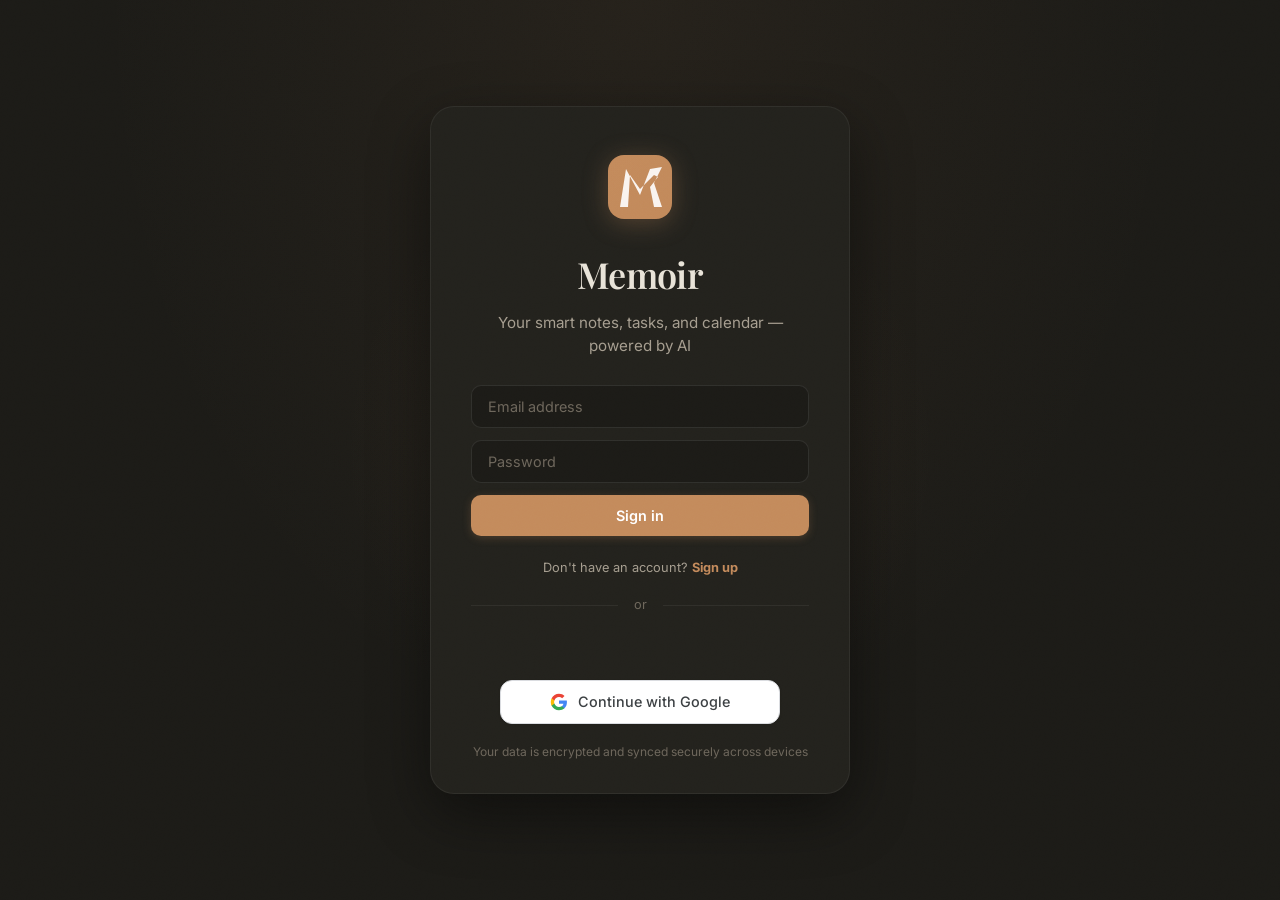
==== commit 190197fe: "Add email/password auth, fix Google auto-login, redirect logged-in users from landing - Add email/pa" ====
--- a/static/index.html
+++ b/static/index.html
@@ -14,6 +14,7 @@
     <link rel="preconnect" href="https://fonts.gstatic.com" crossorigin>
     <link href="https://fonts.googleapis.com/css2?family=Playfair+Display:ital,wght@0,400;0,500;0,600;0,700;1,400&family=Inter:wght@300;400;500;600&display=swap" rel="stylesheet">
     <script src="https://cdn.jsdelivr.net/npm/marked/marked.min.js"></script>
+    <script src="https://cdn.jsdelivr.net/npm/dompurify@3/dist/purify.min.js"></script>
     <script src="https://cdn.jsdelivr.net/npm/turndown/dist/turndown.js"></script>
     <script src="https://accounts.google.com/gsi/client" async defer></script>
 </head>
@@ -30,12 +31,29 @@
                 </svg>
                 <h1 class="login-title">Memoir</h1>
                 <p class="login-subtitle">Your smart notes, tasks, and calendar — powered by AI</p>
+
+                <!-- Email/Password Form -->
+                <form id="auth-form" class="auth-form" autocomplete="on">
+                    <div class="auth-name-field" id="auth-name-row" style="display:none">
+                        <input type="text" id="auth-name" class="auth-input" placeholder="Your name" autocomplete="name">
+                    </div>
+                    <input type="email" id="auth-email" class="auth-input" placeholder="Email address" autocomplete="email" required>
+                    <input type="password" id="auth-password" class="auth-input" placeholder="Password" autocomplete="current-password" required>
+                    <button type="submit" class="auth-submit-btn" id="auth-submit-btn">Sign in</button>
+                    <div class="auth-error" id="auth-error"></div>
+                    <button type="button" class="auth-toggle-btn" id="auth-toggle-btn">Don't have an account? <strong>Sign up</strong></button>
+                </form>
+
+                <div class="auth-divider"><span>or</span></div>
+
+                <!-- Google Sign-In -->
                 <div id="google-signin-gsi" class="google-btn-gsi"></div>
                 <button class="google-signin-custom" id="google-signin-btn" type="button">
                     <svg width="18" height="18" viewBox="0 0 24 24"><path d="M22.56 12.25c0-.78-.07-1.53-.2-2.25H12v4.26h5.92a5.06 5.06 0 0 1-2.2 3.32v2.77h3.57c2.08-1.92 3.28-4.74 3.28-8.1z" fill="#4285F4"/><path d="M12 23c2.97 0 5.46-.98 7.28-2.66l-3.57-2.77c-.98.66-2.23 1.06-3.71 1.06-2.86 0-5.29-1.93-6.16-4.53H2.18v2.84C3.99 20.53 7.7 23 12 23z" fill="#34A853"/><path d="M5.84 14.09c-.22-.66-.35-1.36-.35-2.09s.13-1.43.35-2.09V7.07H2.18C1.43 8.55 1 10.22 1 12s.43 3.45 1.18 4.93l2.85-2.22.81-.62z" fill="#FBBC05"/><path d="M12 5.38c1.62 0 3.06.56 4.21 1.64l3.15-3.15C17.45 2.09 14.97 1 12 1 7.7 1 3.99 3.47 2.18 7.07l3.66 2.84c.87-2.6 3.3-4.53 6.16-4.53z" fill="#EA4335"/></svg>
-                    <span>Sign in with Google</span>
+                    <span>Continue with Google</span>
                 </button>
-                <p class="login-footer">Sign in to sync your data securely across devices</p>
+
+                <p class="login-footer">Your data is encrypted and synced securely across devices</p>
             </div>
         </div>
     </div>
--- a/static/style.css
+++ b/static/style.css
@@ -1669,6 +1669,89 @@
 }
 .google-signin-custom svg { flex-shrink: 0; }
 .google-signin-custom span { white-space: nowrap; }
+/* -- Auth form (email/password) -- */
+.auth-form {
+    display: flex;
+    flex-direction: column;
+    gap: 0.75rem;
+    margin-bottom: 0;
+}
+.auth-input {
+    width: 100%;
+    padding: 0.75rem 1rem;
+    background: var(--bg-base);
+    border: 1px solid var(--border-light);
+    border-radius: 10px;
+    color: var(--text);
+    font-family: 'Inter', -apple-system, sans-serif;
+    font-size: 0.9rem;
+    outline: none;
+    transition: border-color 0.2s, box-shadow 0.2s;
+}
+.auth-input:focus {
+    border-color: var(--accent);
+    box-shadow: 0 0 0 3px rgba(196,139,92,0.15);
+}
+.auth-input::placeholder { color: var(--text-muted); }
+.auth-submit-btn {
+    width: 100%;
+    padding: 0.75rem 1rem;
+    background: var(--accent);
+    color: #fff;
+    border: none;
+    border-radius: 10px;
+    font-family: 'Inter', -apple-system, sans-serif;
+    font-size: 0.9rem;
+    font-weight: 600;
+    cursor: pointer;
+    transition: background 0.2s, transform 0.15s, box-shadow 0.2s;
+    box-shadow: 0 2px 8px rgba(196,139,92,0.25);
+}
+.auth-submit-btn:hover {
+    background: var(--copper);
+    box-shadow: 0 4px 16px rgba(196,139,92,0.3);
+    transform: translateY(-1px);
+}
+.auth-submit-btn:active { transform: translateY(0); }
+.auth-submit-btn:disabled {
+    opacity: 0.6;
+    cursor: not-allowed;
+    transform: none;
+}
+.auth-error {
+    color: #e57373;
+    font-size: 0.8rem;
+    min-height: 0;
+    text-align: center;
+    transition: min-height 0.2s;
+}
+.auth-error:not(:empty) { min-height: 1.2rem; }
+.auth-toggle-btn {
+    background: none;
+    border: none;
+    color: var(--text-secondary);
+    font-size: 0.8rem;
+    cursor: pointer;
+    font-family: 'Inter', -apple-system, sans-serif;
+    padding: 0;
+}
+.auth-toggle-btn strong { color: var(--accent); }
+.auth-toggle-btn:hover strong { text-decoration: underline; }
+.auth-divider {
+    display: flex;
+    align-items: center;
+    gap: 1rem;
+    margin: 1.25rem 0;
+    color: var(--text-muted);
+    font-size: 0.8rem;
+}
+.auth-divider::before,
+.auth-divider::after {
+    content: '';
+    flex: 1;
+    height: 1px;
+    background: var(--border);
+}
 .login-footer {
     color: var(--text-muted);
     font-size: 0.75rem;
